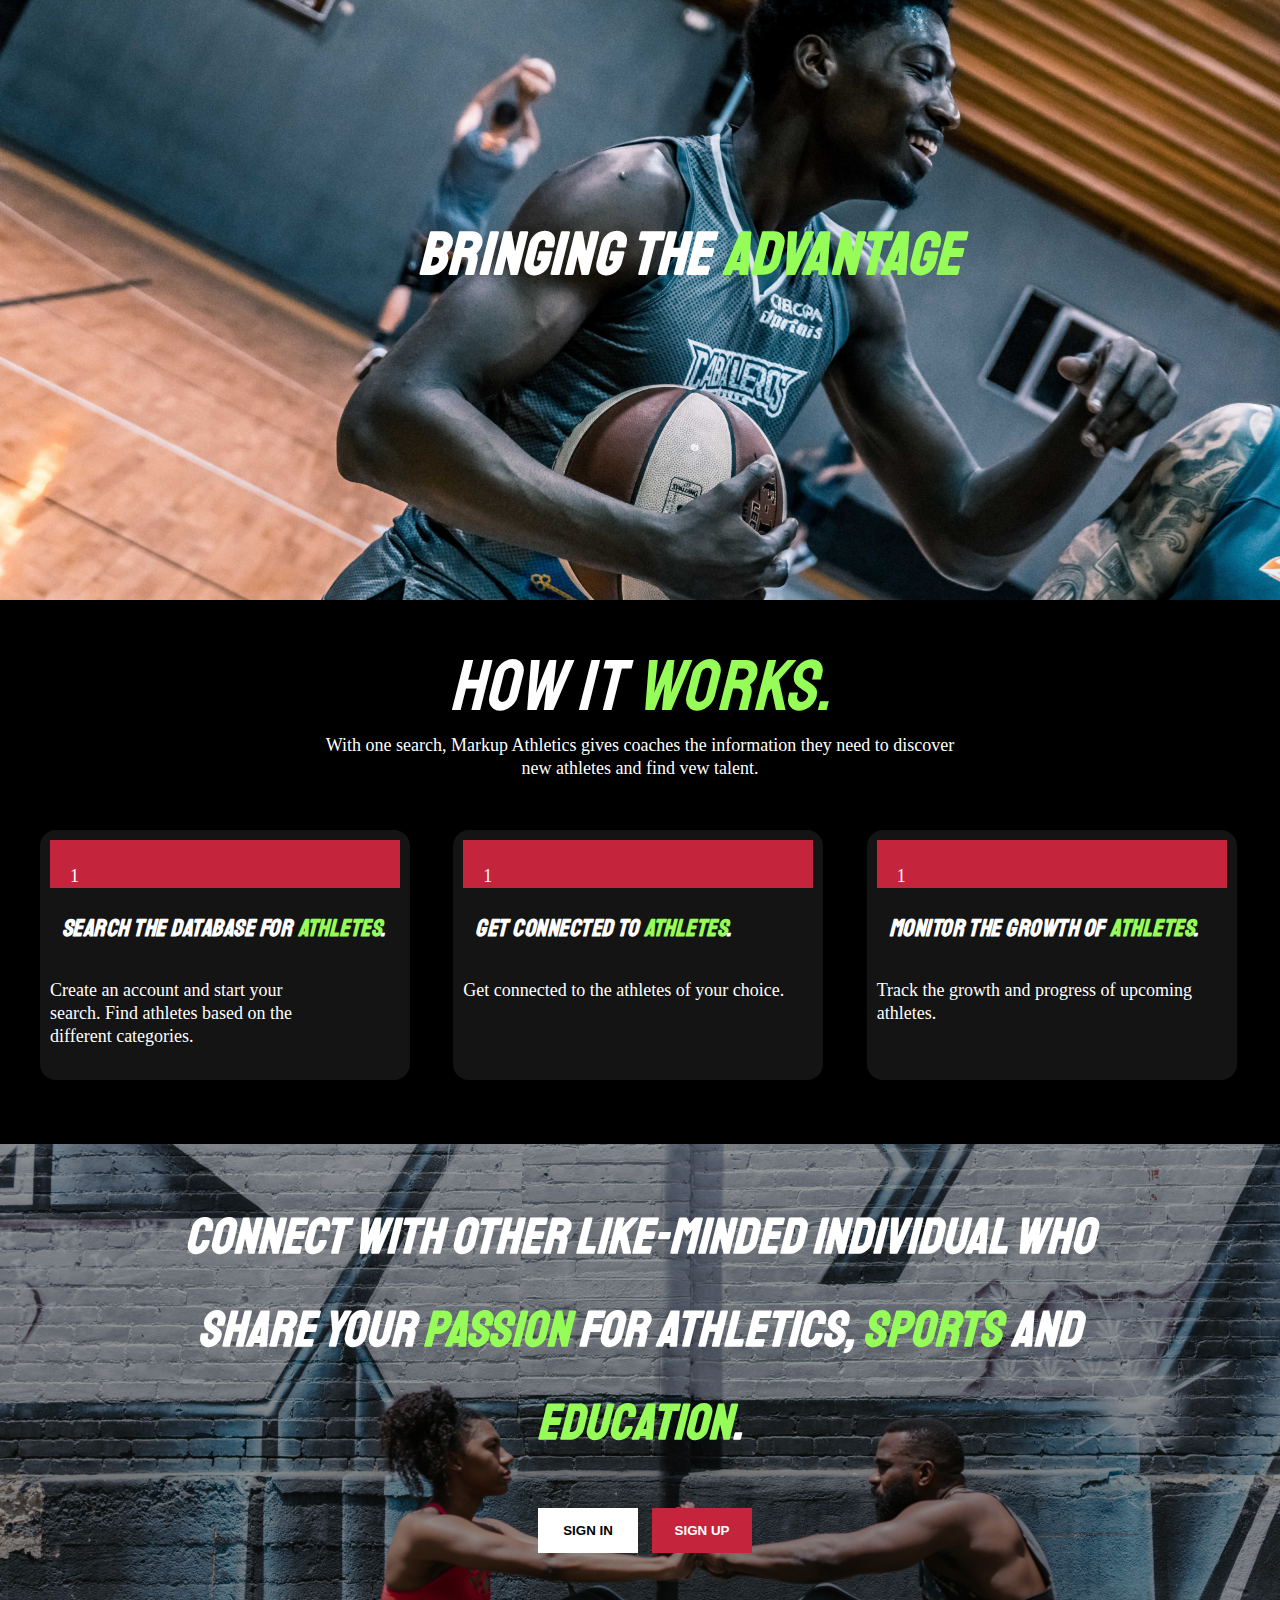
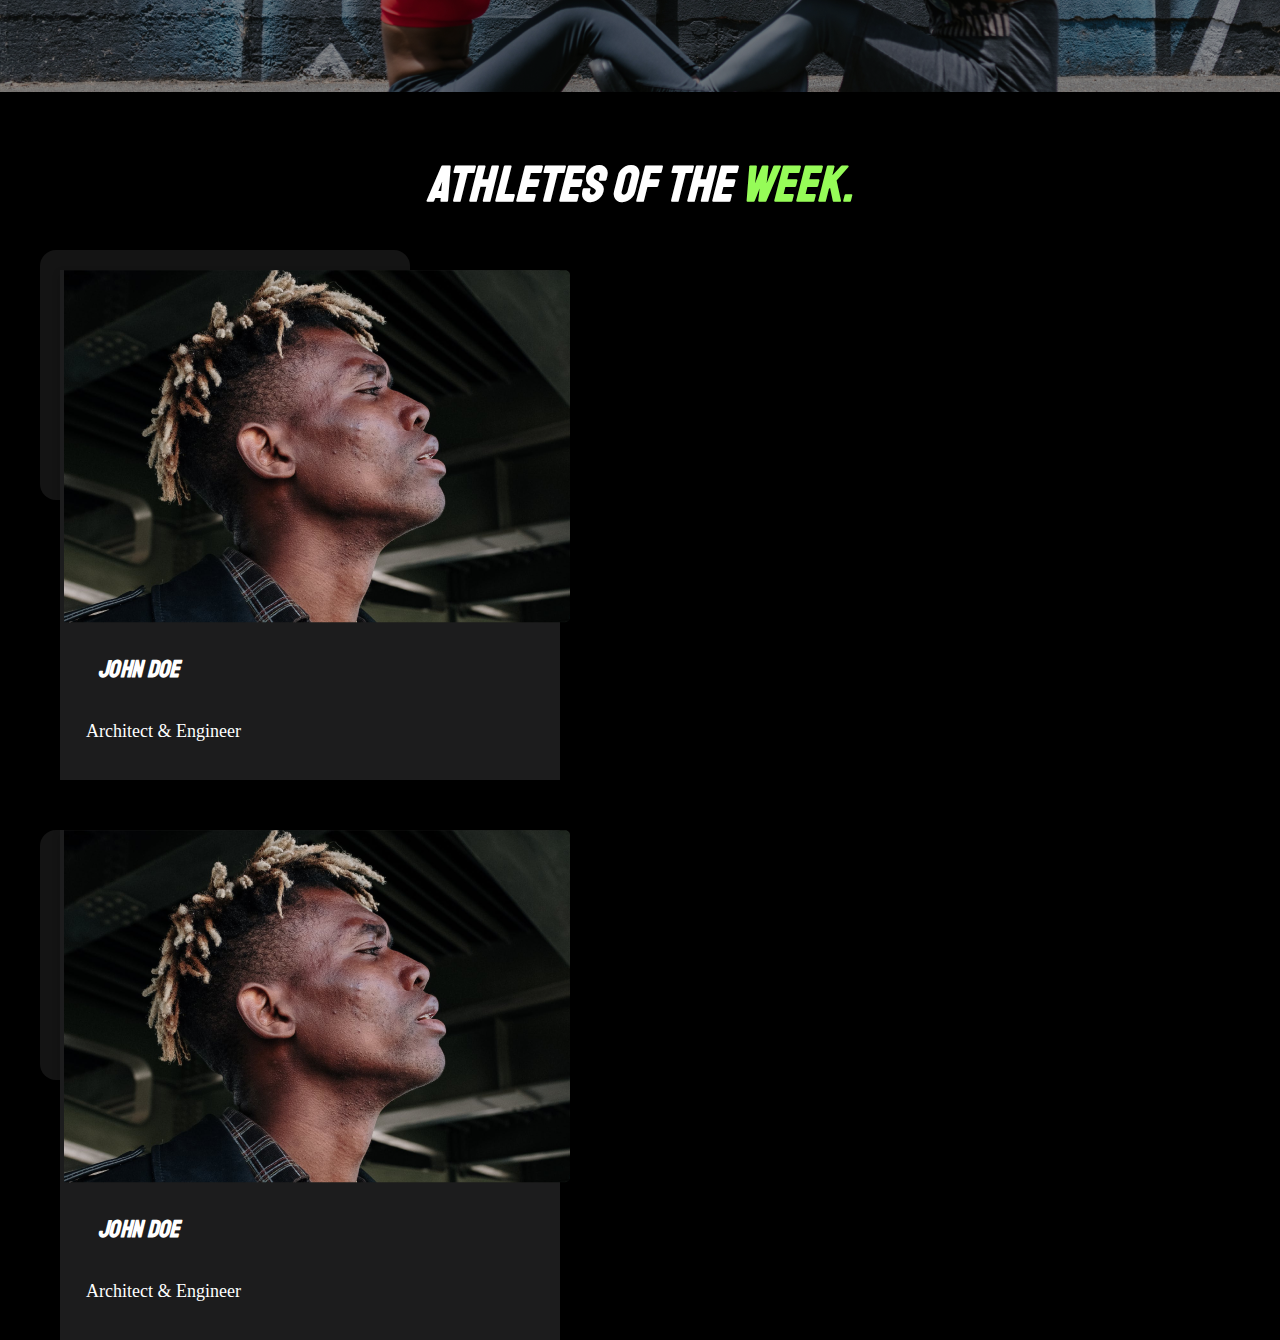
==== index.html @ 9c797635 "Add files via upload" ====
<!DOCTYPE html>
<html lang="en">
<head>
    <meta charset="UTF-8">
    <meta name="viewport" content="width=device-width, initial-scale=1.0">
    <title>Document</title>
    <link rel="stylesheet" href="style.css">
    <link rel="stylesheet" href="https://cdnjs.cloudflare.com/ajax/libs/font-awesome/6.2.1/css/all.min.css">
    <link rel="preconnect" href="https://fonts.googleapis.com">
<link rel="preconnect" href="https://fonts.gstatic.com" crossorigin>
<link href="https://fonts.googleapis.com/css2?family=Staatliches&display=swap" rel="stylesheet">
</head>
<body style="background-color: black; color: #ffffff;">

          <div class="rectangle">
        <p>BRINGING THE <span>ADVANTAGE</span></p>
        <div class="side">
            <i class="fa-brands fa-square-facebook" style="color: #ffffff;"></i><br>
            <i class="fa-brands fa-square-instagram" style="color: #ffffff;"></i><br>
            <i class="fa-brands fa-twitter" style="color: #ffffff;"></i><br>
            <i class="fa-brands fa-youtube" style="color: #ffffff;"></i>
    </div>
    </div>
    <!----WHO WE ARE-->
    <!---
    <section>
    <div class="who">
        <i class="fa-regular fa-circle"></i><br>
    <i class="fa-regular fa-circle"></i>
        <h3>MARKUP ATHLETICS</h3>
        </div>
        </section>
-->
        <!-----HOW IT WORKS-->
        <section>
        <div class="how">
            <h3>HOW IT <span>WORKS.</span></h3>
            <p>With one search, Markup Athletics gives coaches the information they need to discover <br>new athletes and find vew talent.</p>
            <div class="grid-container">
                <div class="grid-item">
                    <p class="one">1</p>
                    <h4>SEARCH THE DATABASE FOR <span>ATHLETES</span>.</h4>
                    <p>Create an account and start your <br> search. Find athletes based on the <br> different categories. </p>
                </div>
                <div class="grid-item">
                    <p class="one">1</p>
                    <h4>GET CONNECTED TO <span> ATHLETES</span>.</h4>
                    <p>Get connected to the athletes of your choice. </p>
                </div>
                <div class="grid-item">
                    <p class="one">1</p>
                    <h4>MONITOR THE GROWTH OF <span>ATHLETES</span>.</h4>
                    <p>Track the growth and progress of upcoming athletes.</p>
                </div>
            </div>
        </div>
    </section>
    <!-----Connect-->
    <section class="connect">
        <h2>CONNECT WITH OTHER LIKE-MINDED INDIVIDUAL WHO  <br> <br> <br> SHARE YOUR <span style="color: #96FC58;">PASSION</span> FOR
             ATHLETICS, <span style="color: #96FC58;">SPORTS</span> AND <br> <br> <br><span style="color: #96FC58;">EDUCATION</span>.
        </h2>
        <a href=""><button type="button" style="background-color: #fff;">SIGN IN</button></a>
        <a href=""><button type="button" style="background-color: #C5253C; color: #ffffff;">SIGN UP</button></a>
    </section>
    <!---Athletes of the week-->
    <section class="athlete">
        <h2>ATHLETES OF THE <span>WEEK.</span></h2>

        <div class="grid-container">
            <div class="grid-item">
        
        <div class="card">
            <img src="img/rayan.png" alt="Avatar" style="width:fit-content">
            <div class="container">
              <h4><b>John Doe</b></h4> 
              <p>Architect & Engineer</p> 
            </div>
          </div>
          <div class="grid-item">
          <div class="card">
            <img src="img/rayan.png" alt="Avatar" style="width:fit-content">
            <div class="container">
              <h4><b>John Doe</b></h4> 
              <p>Architect & Engineer</p> 
            </div>
          </div>
          </div>
        </div>
    </div>
          
    </section>
</body>
</html>
---- style.css ----
*{
    margin: 0;
    padding: 0;
    scroll-behavior: smooth
};
body{
    background-color: black;
    color: white;
}
nav{
    background-color: black;
    display: flex;
    justify-content: space-between;
    align-items: center;
    width: 100%;
}

.logo1{
    background-color: #282828;
    top: 0;
    margin-top: 0;
    width: 1440px;
    height: 80px;
}
.logo1 ul{
    display: flex;
}
.logo1 ul li{
    color: white;
    list-style: none;
}
.logo1 ul li img{
    width: 48px;
    height: 58.5px;
    margin-top: 11px;
    margin-left: 125px;

}
.logo1 ul p{
width: 165px;
height: 72px;
top: 4px;
left: 191px;
font-family: 'Staatliches', cursive;
font-size: 24px;
font-weight: 400;
line-height: 72px;
letter-spacing: 0em;
text-align: left;
}
.currency{
    width: Hug (116px);
    height: Hug (24px);
    top: 0;
    left: 662px;
    gap: 4px;
    font-family: Montserrat;
    font-size: 18px;
    font-weight: 500;
    line-height: 16px;
    letter-spacing: 0em;
    text-align: right;

}
nav .navbar{
    margin-top: 30px;
}
nav .navbar li {
    display: inline-block;
    padding-left: 10px;
}
nav .navbar a{
    padding: 10px;
    text-decoration: none;
}


.rectangle{
    background-image: url(img/banner.png);
    width: 100%;
    height: 600px;
    top: 160px;
}
.rectangle p{
    padding-top: 208px;
    padding-left: 100px;
    color: #ffffff;
    font-family: 'Staatliches', cursive;
    font-style: italic;
    font-size: 60px;
    font-weight: bold;
    line-height: 94px;
    letter-spacing: 0.02em;
    text-align: center;
}
.rectangle p span{
    color: #96FC58;
}
.side{
    background-color: #C5253C;
    width: 60px;
    height: 400px;
    top: 220px;
    margin-left: 1305px;
    z-index: 1;
}
.side .fa-brands{
    color: #ffffff;
    font-size: 30px;
    margin-top: 30px;
    padding-left: 30%;
}
.who{
    background-color: black;
}
.who h3{
    width: 974.7318144600467px;
    height: 182.00000486124574px;
    opacity: 0.029999999329447746px;
    margin-top: 10px;
    margin-left: 20%;
    color: #000;
    font-family: 'Staatliches', cursive;
    font-size: 70px;
    font-weight: bold;
    line-height: 182px;
    letter-spacing: 0.02em;
    text-align: left;
    color: #ffffff;
    float: right;
}
.fa-regular{
    float: left;
    width: 18px;
    height: 18px;
    margin-left: 125px;
    border: 1px;
    color: #ffffff;
}

/* How it works */
.how{
    background-color: black;
    color: #ffffff;
}
.how h3{
    font-family: 'Staatliches', cursive;
    font-style: italic;
    font-size: 72px;
    font-weight: 400;
    line-height: 94px;
    letter-spacing: 0.02em;
    text-align: center;
    padding-top: 40px;
}
.how h3 span{
    color: #96FC58;
}
.how p{
    font-family: Montserrat;
    font-size: 18px;
    font-weight: 400;
    line-height: 23px;
    letter-spacing: 0em;
    text-align: center;

}
.grid-container {
    display: grid;
    grid-template-columns: auto auto auto;
    margin-left: 40px;
}
.grid-item {
    background-color:#141414;
    text-align: center;
    width: 370px;
    height: 250px;
    border-radius: 16px;
    margin-top: 50px;
}
.one{
    background-color: #C5253C;
    text-align: center;
    margin-right: 89%;
    margin-left: 10px;
    margin-top: 15px;
    margin-bottom: 15px;
    padding: 10px 0 0 20px;
    font-family: Montserrat;
    font-size: 24px;
    font-weight: 700;
    line-height: 29px;
    letter-spacing: 0em;
    text-align: left;

}
.grid-item h4{
    font-family: 'Staatliches', cursive;
    font-size: 24px;
    font-weight: bold;
    font-style: italic;
    line-height: 31px;
    letter-spacing: 0.02em;
    text-align: left;
    margin: 10px;
    padding-left: 12px;
    padding-top: 15px;
}
.how h4 span{
    color: #96FC58;
}
.grid-item p{
    margin: 10px;
    padding-top: 25px;
    font-family: Montserrat;
    font-size: 18px;
    font-weight: 400;
    line-height: 23px;
    letter-spacing: 0em;
    text-align: left;
}
.connect{
    position: static;
    background-image: url(img/connect.png);
    background-repeat: no-repeat;
    height: 548px;
    width: 100%;
    background-size: cover;
    text-align: center;
    background-color: #4d4d4d;
    background-blend-mode: overlay;
    color: #ffffff;
    margin-top: 5%;"
}
.connect h2{
    padding-top: 6%;
    font-family: 'Staatliches', cursive;
    font-size: 50px;
    font-style: italic;
    line-height: 31px;
    letter-spacing: 0.02em;
    text-align: center;
}
.connect button{
    margin-top: 70px;
    padding: 15px;
    width: 100px;
    border: 0px;
    font-weight: bold;
}
.connect a{
    padding-left: 10px;
}
/* Athletes of the week*/
.athlete h2{
    padding-top: 6%;
    font-family: 'Staatliches', cursive;
    font-size: 50px;
    font-style: italic;
    line-height: 31px;
    letter-spacing: 0.02em;
    text-align: center;
}
.athlete h2 span{
    color: #96FC58;
}
.athlete .grid-container{
    display: grid;
    grid-template-columns: auto auto;
    margin-left: 40px;    
}
.athlete .grid-item{
    background-color:#141414;
    text-align: center;
    width: 370px;
    height: 250px;
    border-radius: 16px;
    margin-top: 50px;
}
.card {
    margin-top: 20px;
    margin-left: 20px;
    background-color: #1C1C1D;
    box-shadow: 0 4px 8px 0 rgba(0,0,0,0.2);
    transition: 0.3s;
    width: 500px;
    height: 510px;
  }
  
  .card:hover {
    box-shadow: 0 8px 16px 0 rgba(0,0,0,0.2);
  }
  
  .container {
    padding: 2px 16px;
  }
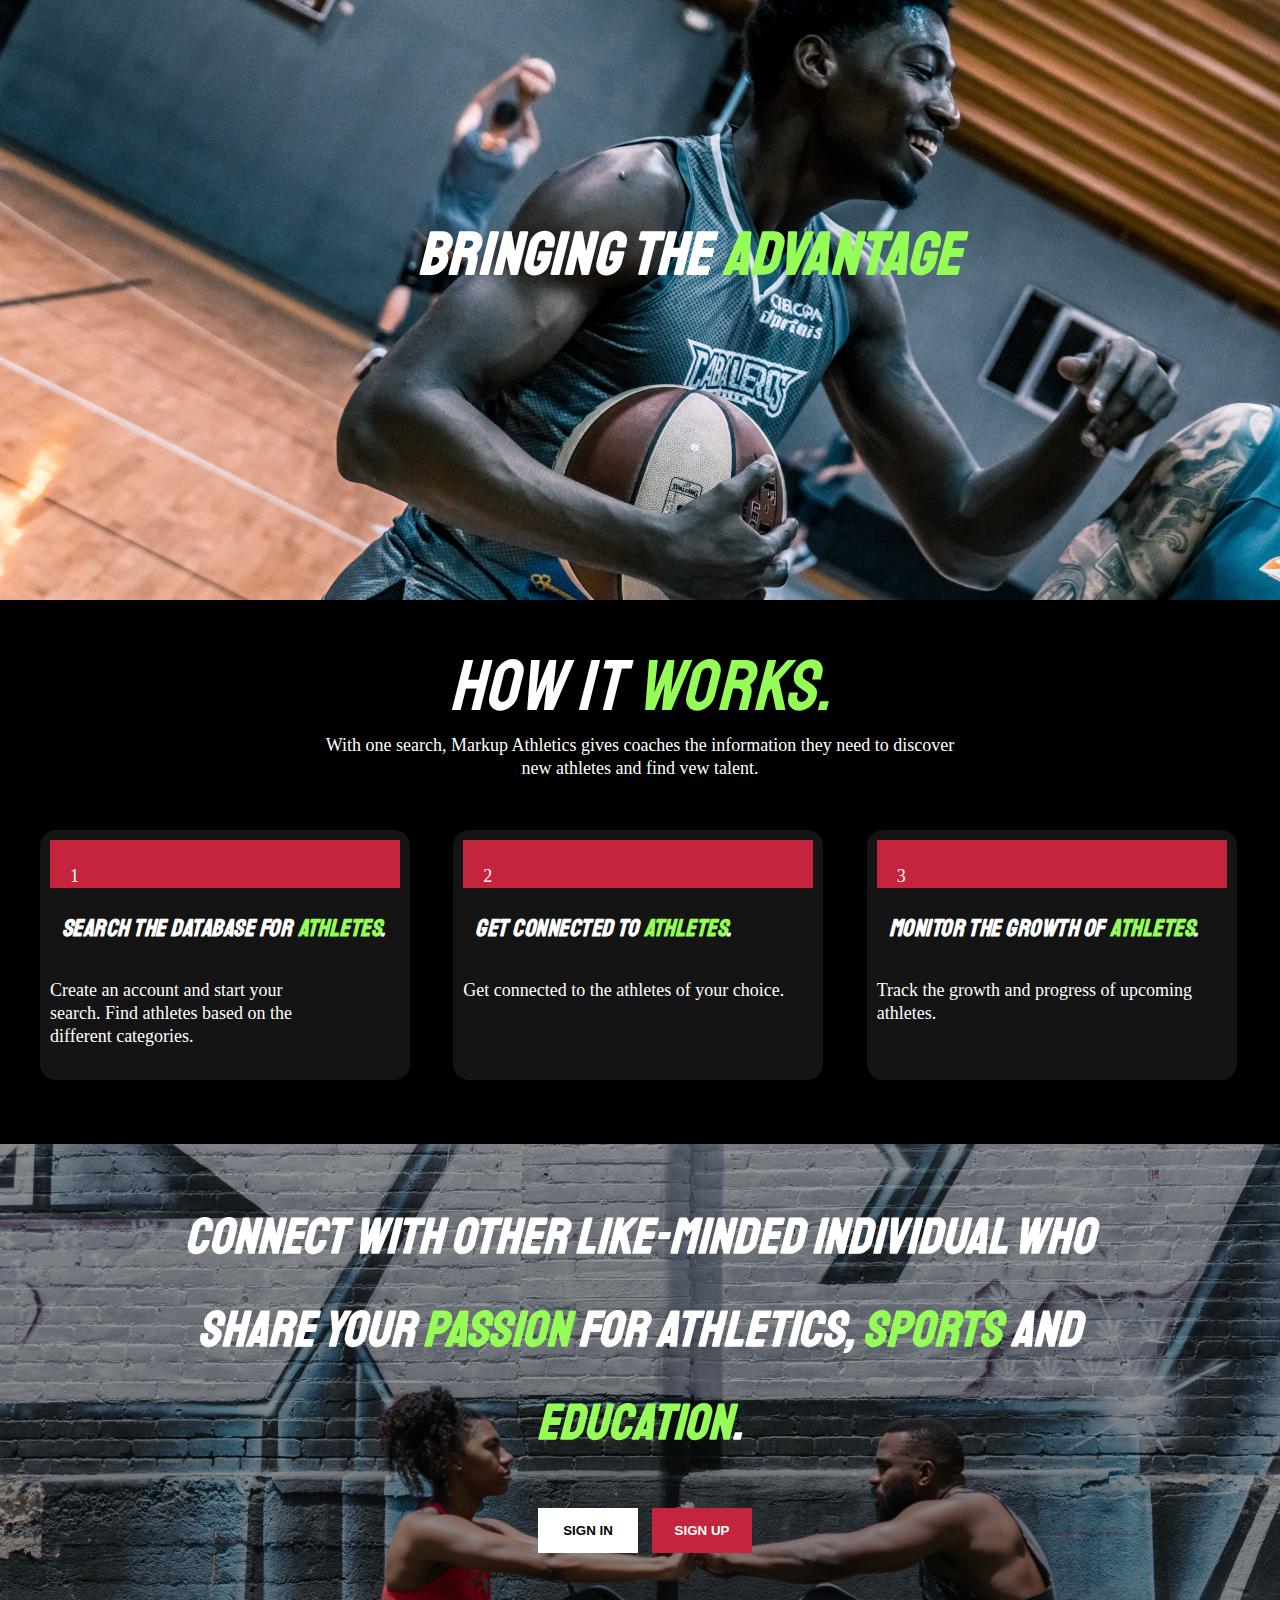
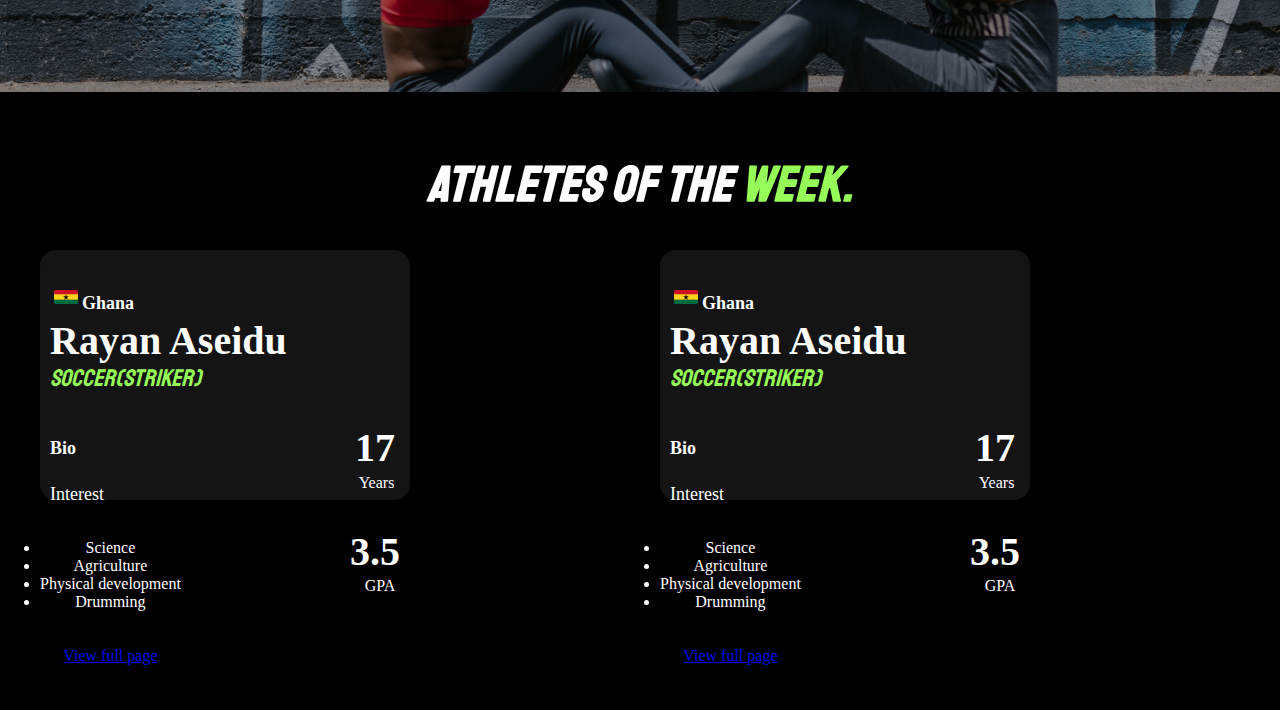
==== commit 4ba1871b: "Update index.html" ====
--- a/index.html
+++ b/index.html
@@ -43,12 +43,12 @@
                     <p>Create an account and start your <br> search. Find athletes based on the <br> different categories. </p>
                 </div>
                 <div class="grid-item">
-                    <p class="one">1</p>
+                    <p class="one">2</p>
                     <h4>GET CONNECTED TO <span> ATHLETES</span>.</h4>
                     <p>Get connected to the athletes of your choice. </p>
                 </div>
                 <div class="grid-item">
-                    <p class="one">1</p>
+                    <p class="one">3</p>
                     <h4>MONITOR THE GROWTH OF <span>ATHLETES</span>.</h4>
                     <p>Track the growth and progress of upcoming athletes.</p>
                 </div>
@@ -69,26 +69,136 @@
 
         <div class="grid-container">
             <div class="grid-item">
-        
-        <div class="card">
-            <img src="img/rayan.png" alt="Avatar" style="width:fit-content">
-            <div class="container">
-              <h4><b>John Doe</b></h4> 
-              <p>Architect & Engineer</p> 
+                <div class="grid-back">
+                <i class="fa-sharp fa-light fa-bookmark" style="color: #ffffff;"></i>
+                <div class="text">
+                <p><img src="img/flag.png" alt=""><span style="    font-family: Montserrat;
+                    font-size: 18px;
+                    font-weight: 600;
+                    line-height: 16px;">Ghana</span><br>
+                <span style=" font-family: Montserrat;
+                font-size: 40px;
+                font-weight: 600;
+                line-height: 52px;">Rayan Aseidu</span><br>
+                <span style="    font-family: Staatliches;
+                font-style: italic;
+                color: #96FC58;
+                font-size: 24px;
+                font-weight: 400;">SOCCER(STRIKER)</span></p>
+                </div>
+                </div>
+                <div style="float: left;">
+                <p><span style="font-family: Montserrat;
+                    font-size: 18px;
+                    font-weight: 600;
+                    line-height: 23px;
+                    letter-spacing: 0em;
+                    text-align: left;
+                    margin-bottom: 30%;
+                    ">Bio</span> <br> <br>
+                    Interest<br> <br>
+                <ul>
+                    <li>Science</li>
+                    <li>Agriculture</li>
+                    <li>Physical development</li>
+                    <li>Drumming</li>
+                </ul> <br> <br>
+            <a href="#">View full page</a></p>
+                </div>
+                <div style="float: right; margin-top: 20px;">
+                    <span style="margin-right: 10px; font-family: Montserrat;
+                    font-size: 40px; font-weight: 600;
+                    line-height: 52px;
+                    letter-spacing: 0em;
+                    text-align: right;
+                    "> 17 </span> <br>
+                     <span style="font-family: Montserrat;
+                     font-size: 16px;
+                     font-weight: 400;
+                     letter-spacing: 0em;
+                     margin-right: 7px;
+                     text-align: right;
+                     ">Years</span>
+                     <br><br><br> <span style="font-family: Montserrat;
+                     font-size: 40px;
+                     font-weight: 600;
+                     margin-right: 10px;                     letter-spacing: 0em;
+                     text-align: right;">3.5</span> <br>
+                     <span style="font-family: Montserrat;
+                     font-size: 16px;
+                     font-weight: 400;
+                     line-height: 21px;
+                     letter-spacing: 0em;
+                     text-align: right;">GPA</span>
+                    </div>
             </div>
-          </div>
-          <div class="grid-item">
-          <div class="card">
-            <img src="img/rayan.png" alt="Avatar" style="width:fit-content">
-            <div class="container">
-              <h4><b>John Doe</b></h4> 
-              <p>Architect & Engineer</p> 
-            </div>
-          </div>
+
+                    <div class="grid-item">
+                        <div class="grid-back">
+                        <i class="fa-sharp fa-light fa-bookmark" style="color: #ffffff;"></i>
+                        <div class="text">
+                        <p><img src="img/flag.png" alt=""><span style="    font-family: Montserrat;
+                            font-size: 18px;
+                            font-weight: 600;
+                            line-height: 16px;">Ghana</span><br>
+                        <span style=" font-family: Montserrat;
+                        font-size: 40px;
+                        font-weight: 600;
+                        line-height: 52px;">Rayan Aseidu</span><br>
+                        <span style="    font-family: Staatliches;
+                        font-style: italic;
+                        color: #96FC58;
+                        font-size: 24px;
+                        font-weight: 400;">SOCCER(STRIKER)</span></p>
+                        </div>
+                        </div>
+                        <div style="float: left;">
+                        <p><span style="font-family: Montserrat;
+                            font-size: 18px;
+                            font-weight: 600;
+                            line-height: 23px;
+                            letter-spacing: 0em;
+                            text-align: left;
+                            margin-bottom: 30%;
+                            ">Bio</span> <br> <br>
+                            Interest<br> <br>
+                        <ul>
+                            <li>Science</li>
+                            <li>Agriculture</li>
+                            <li>Physical development</li>
+                            <li>Drumming</li>
+                        </ul> <br> <br>
+                    <a href="#">View full page</a></p>
+                        </div>
+                        <div style="float: right; margin-top: 20px;">
+                            <span style="margin-right: 10px; font-family: Montserrat;
+                            font-size: 40px; font-weight: 600;
+                            line-height: 52px;
+                            letter-spacing: 0em;
+                            text-align: right;
+                            "> 17 </span> <br>
+                             <span style="font-family: Montserrat;
+                             font-size: 16px;
+                             font-weight: 400;
+                             letter-spacing: 0em;
+                             margin-right: 7px;
+                             text-align: right;
+                             ">Years</span>
+                             <br><br><br> <span style="font-family: Montserrat;
+                             font-size: 40px;
+                             font-weight: 600;
+                             margin-right: 10px;                     letter-spacing: 0em;
+                             text-align: right;">3.5</span> <br>
+                             <span style="font-family: Montserrat;
+                             font-size: 16px;
+                             font-weight: 400;
+                             line-height: 21px;
+                             letter-spacing: 0em;
+                             text-align: right;">GPA</span>
+                            </div>
           </div>
         </div>
-    </div>
-          
-    </section>
+        <a href="#" class="chevron"><i class="fa-sharp fa-light fa-chevron-left" style="color: #f5c211;"></i></a>
+        </section>
 </body>
-</html>+</html>
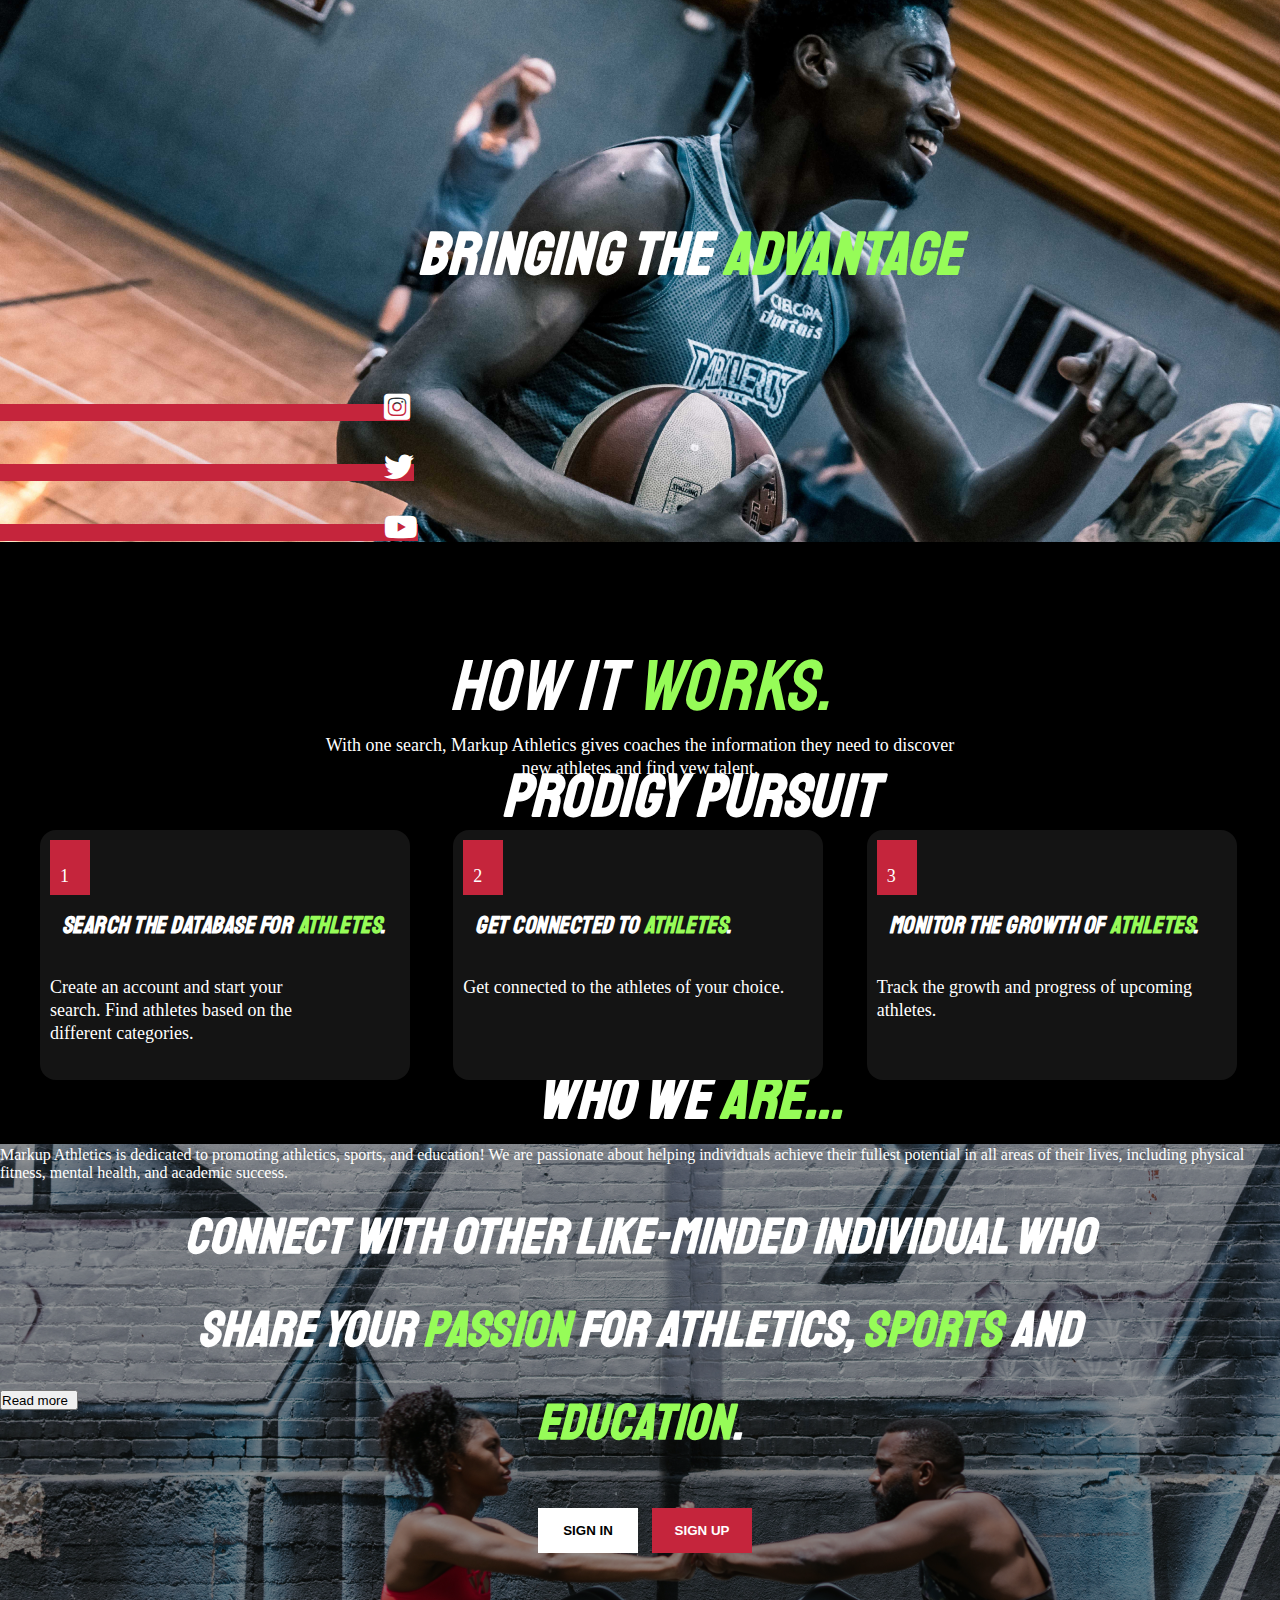
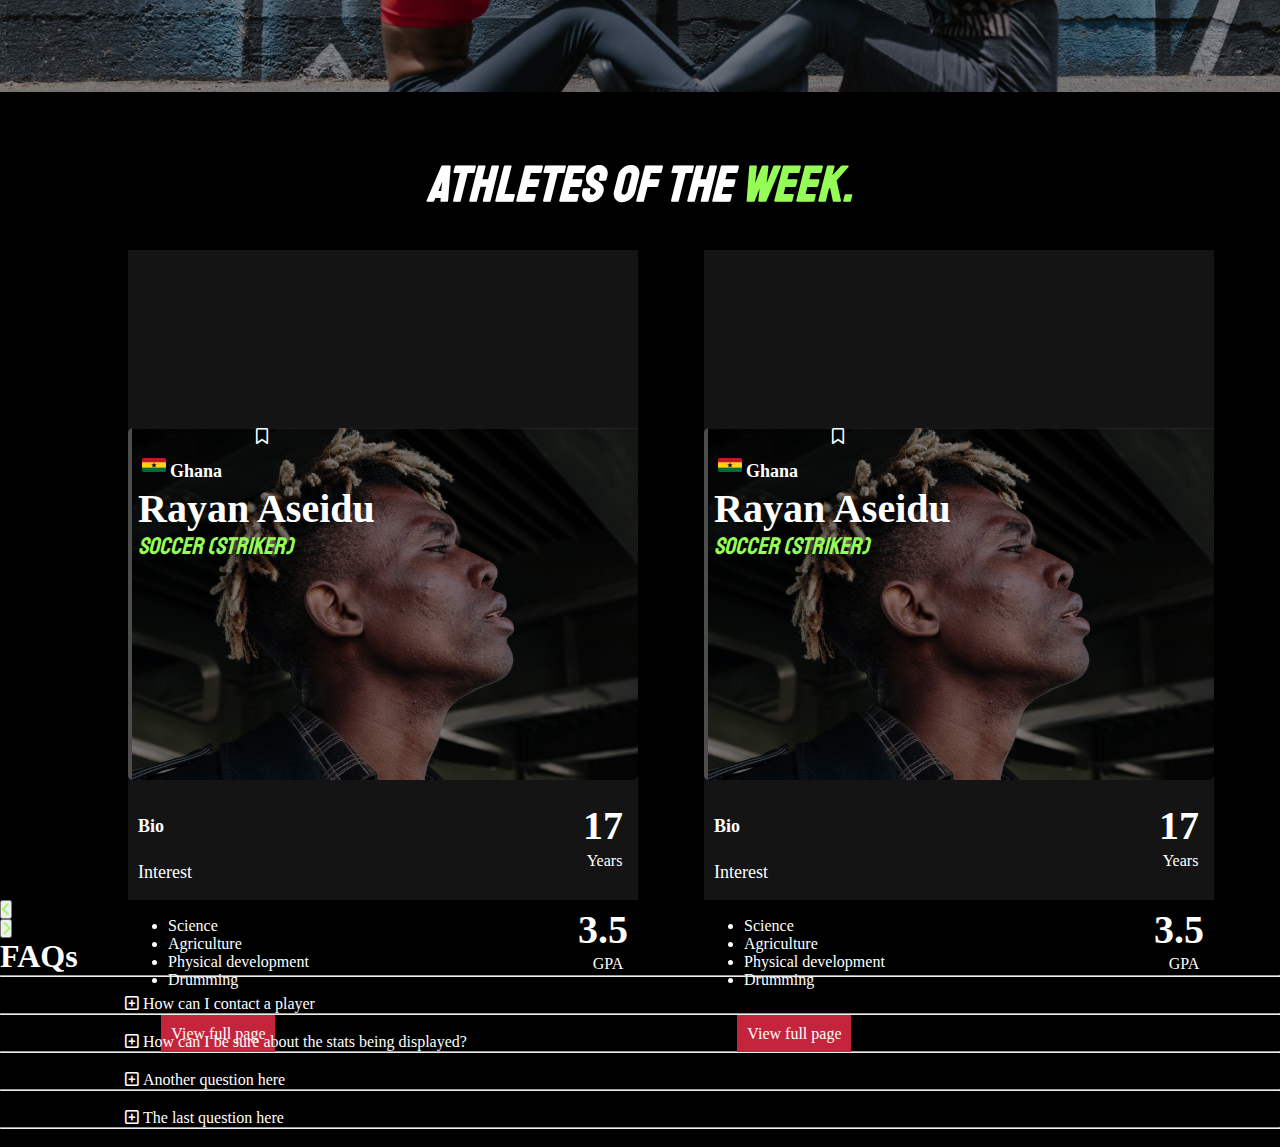
==== commit cc1f3b52: "Update index.html" ====
--- a/index.html
+++ b/index.html
@@ -5,32 +5,35 @@
     <meta name="viewport" content="width=device-width, initial-scale=1.0">
     <title>Document</title>
     <link rel="stylesheet" href="style.css">
-    <link rel="stylesheet" href="https://cdnjs.cloudflare.com/ajax/libs/font-awesome/6.2.1/css/all.min.css">
+    <link rel="stylesheet" href="https://cdnjs.cloudflare.com/ajax/libs/font-awesome/6.4.0/css/all.min.css">
     <link rel="preconnect" href="https://fonts.googleapis.com">
 <link rel="preconnect" href="https://fonts.gstatic.com" crossorigin>
 <link href="https://fonts.googleapis.com/css2?family=Staatliches&display=swap" rel="stylesheet">
 </head>
 <body style="background-color: black; color: #ffffff;">
-
+    <section>
           <div class="rectangle">
         <p>BRINGING THE <span>ADVANTAGE</span></p>
-        <div class="side">
+        <span class="side">
             <i class="fa-brands fa-square-facebook" style="color: #ffffff;"></i><br>
             <i class="fa-brands fa-square-instagram" style="color: #ffffff;"></i><br>
             <i class="fa-brands fa-twitter" style="color: #ffffff;"></i><br>
             <i class="fa-brands fa-youtube" style="color: #ffffff;"></i>
-    </div>
-    </div>
-    <!----WHO WE ARE-->
-    <!---
-    <section>
-    <div class="who">
-        <i class="fa-regular fa-circle"></i><br>
-    <i class="fa-regular fa-circle"></i>
-        <h3>MARKUP ATHLETICS</h3>
-        </div>
-        </section>
--->
+        </span>
+        <section class="who">
+        <p id="prodigy">PRODIGY PURSUIT</p>
+        <p class="overlay">WHO WE <span>ARE...</span></p>
+        <span id="home-text">Markup Athletics is dedicated to promoting athletics, sports, and education! 
+            We are passionate about helping individuals achieve their fullest potential in all areas of their lives, including physical fitness, mental health, and academic success.
+        </span></p>
+        <a href="#" class="read-more">
+            <button>Read more<svg xmlns="http://www.w3.org/2000/svg" height="1em" viewBox="0 0 320 512" style="svg{fill:#96FC58}style=<path d="M310.6 233.4c12.5 12.5 12.5 32.8 0 45.3l-192 192c-12.5 12.5-32.8 12.5-45.3 0s-12.5-32.8 0-45.3L242.7 256 73.4 86.6c-12.5-12.5-12.5-32.8 0-45.3s32.8-12.5 45.3 0l192 192z/></svg>
+            </button>
+        </a>
+
+        </div>
+    </section>
+
         <!-----HOW IT WORKS-->
         <section>
         <div class="how">
@@ -71,6 +74,7 @@
             <div class="grid-item">
                 <div class="grid-back">
                 <i class="fa-sharp fa-light fa-bookmark" style="color: #ffffff;"></i>
+                <i class="fa-regular fa-bookmark" style="color: #ffffff;"></i>
                 <div class="text">
                 <p><img src="img/flag.png" alt=""><span style="    font-family: Montserrat;
                     font-size: 18px;
@@ -81,10 +85,10 @@
                 font-weight: 600;
                 line-height: 52px;">Rayan Aseidu</span><br>
                 <span style="    font-family: Staatliches;
-                font-style: italic;
+                font-style: oblique;
                 color: #96FC58;
                 font-size: 24px;
-                font-weight: 400;">SOCCER(STRIKER)</span></p>
+                font-weight: 400;">SOCCER (STRIKER)</span></p>
                 </div>
                 </div>
                 <div style="float: left;">
@@ -136,6 +140,7 @@
                     <div class="grid-item">
                         <div class="grid-back">
                         <i class="fa-sharp fa-light fa-bookmark" style="color: #ffffff;"></i>
+                        <i class="fa-regular fa-bookmark" style="color: #ffffff;"></i>
                         <div class="text">
                         <p><img src="img/flag.png" alt=""><span style="    font-family: Montserrat;
                             font-size: 18px;
@@ -146,10 +151,10 @@
                         font-weight: 600;
                         line-height: 52px;">Rayan Aseidu</span><br>
                         <span style="    font-family: Staatliches;
-                        font-style: italic;
+                        font-style: oblique;
                         color: #96FC58;
                         font-size: 24px;
-                        font-weight: 400;">SOCCER(STRIKER)</span></p>
+                        font-weight: 400;">SOCCER (STRIKER)</span></p>
                         </div>
                         </div>
                         <div style="float: left;">
@@ -198,7 +203,69 @@
                             </div>
           </div>
         </div>
-        <a href="#" class="chevron"><i class="fa-sharp fa-light fa-chevron-left" style="color: #f5c211;"></i></a>
+        <div class="left">
+            <a href="#" class="chevron"><button>
+                <i class="fa-solid fa-chevron-left" style="color: #96FC58;"></i>
+            </button></a>
+        </div>
+        <div class="right">
+            <a href="#" class="chevron"><button>
+                <i class="fa-solid fa-chevron-right" style="color: #96FC58;"></i>
+            </button></a>
+        </div>
         </section>
+
+        <!------FAQs----->
+        <section>
+        <div class="faq">
+            <h1>FAQs</h1>
+            <hr> <br>
+            <p> How can I contact a player
+                <i class="toggle-icon fa-regular fa-square-plus" style="color: #ffffff; cursor: pointer;"></i>
+            </p>
+            <div class="hidden-text" style="display: none;">
+                Lorem ipsum dolor sit amet, consectetur adipiscing elit, sed do eiusmod tempor incididunt ut labore et dolore magna aliqua. Ut enim ad minim veniam, quis nostrud exercitation ullamco laboris nisi ut aliquip ex ea commodo consequat. Duis aute irure dolor in reprehenderit.
+            </div>
+            <hr> <br>
+            <p> How can I be sure about the stats being displayed?
+                <i class="toggle-icon fa-regular fa-square-plus" style="color: #ffffff; cursor: pointer;"></i>
+            </p>
+            <div class="hidden-text" style="display: none;">
+                Lorem ipsum dolor sit amet, consectetur adipiscing elit, sed do eiusmod tempor incididunt ut labore et dolore magna aliqua. Ut enim ad minim veniam, quis nostrud exercitation ullamco laboris nisi ut aliquip ex ea commodo consequat. Duis aute irure dolor in reprehenderit.
+            </div>
+            <hr> <br>
+            <p> Another question here
+                <i class="toggle-icon fa-regular fa-square-plus" style="color: #ffffff; cursor: pointer;"></i>
+            </p>
+            <div class="hidden-text" style="display: none;">
+                Lorem ipsum dolor sit amet, consectetur adipiscing elit, sed do eiusmod tempor incididunt ut labore et dolore magna aliqua. Ut enim ad minim veniam, quis nostrud exercitation ullamco laboris nisi ut aliquip ex ea commodo consequat. Duis aute irure dolor in reprehenderit.
+            </div>
+            <hr> <br>
+            <p> The last question here
+                <i class="toggle-icon fa-regular fa-square-plus" style="color: #ffffff; cursor: pointer;"></i>
+            </p>
+            <hr> <br>
+        </div>
+    </section>
+
+
+    <script>
+        const toggleIcons = document.querySelectorAll(".toggle-icon");
+        const hiddenTexts = document.querySelectorAll(".hidden-text");
+
+        toggleIcons.forEach((icon, index) => {
+            icon.addEventListener("click", () => {
+                if (icon.classList.contains("fa-square-plus")) {
+                    icon.classList.remove("fa-square-plus");
+                    icon.classList.add("fa-square-minus");
+                    hiddenTexts[index].style.display = "block";
+                } else {
+                    icon.classList.remove("fa-square-minus");
+                    icon.classList.add("fa-square-plus");
+                    hiddenTexts[index].style.display = "none";
+                }
+            });
+        });
+    </script>
 </body>
 </html>
--- a/style.css
+++ b/style.css
@@ -180,19 +180,15 @@
 }
 .one{
     background-color: #C5253C;
-    text-align: center;
-    margin-right: 89%;
+    width: 30px;
+    height: 20px;
     margin-left: 10px;
-    margin-top: 15px;
-    margin-bottom: 15px;
-    padding: 10px 0 0 20px;
+    padding-bottom: 10px;
+    padding-left: 10px;
     font-family: Montserrat;
     font-size: 24px;
     font-weight: 700;
-    line-height: 29px;
-    letter-spacing: 0em;
-    text-align: left;
-
+    text-align: left;
 }
 .grid-item h4{
     font-family: 'Staatliches', cursive;
@@ -204,7 +200,7 @@
     text-align: left;
     margin: 10px;
     padding-left: 12px;
-    padding-top: 15px;
+    margin-top: 15px;
 }
 .how h4 span{
     color: #96FC58;
@@ -230,7 +226,7 @@
     background-color: #4d4d4d;
     background-blend-mode: overlay;
     color: #ffffff;
-    margin-top: 5%;"
+    margin-top: 5%;
 }
 .connect h2{
     padding-top: 6%;
@@ -267,31 +263,44 @@
 .athlete .grid-container{
     display: grid;
     grid-template-columns: auto auto;
-    margin-left: 40px;    
+    margin-left: 10%;
 }
 .athlete .grid-item{
     background-color:#141414;
-    text-align: center;
-    width: 370px;
-    height: 250px;
+    width: 510px;
+    height: 650px;
+    border-radius: 0;  
+    text-align: center;
+    margin-top: 50px;
+}
+.grid-back{
+    background: url(img/rayan.png);
+    background-color: #4d4d4d;
+    background-blend-mode: overlay;
+    width: 510px;
+    height : 352px;
+    border-radius:5px;
+}
+.text{
+    margin-top: 35%;
+}
+.grid-item li{
+    margin-left: 40px;
+    text-align: left;
+}
+.grid-item a{
+    text-decoration: none;
+    background-color: #C5253C;
+    color: #ffffff;
+    padding: 10px;
+    width: 200px;
+    border: 0px;
+}
+.athlete a .fa-sharp{
+    background-color: black;
+    border: 10px #f5c211;
     border-radius: 16px;
-    margin-top: 50px;
-}
-.card {
-    margin-top: 20px;
-    margin-left: 20px;
-    background-color: #1C1C1D;
-    box-shadow: 0 4px 8px 0 rgba(0,0,0,0.2);
-    transition: 0.3s;
-    width: 500px;
-    height: 510px;
-  }
-  
-  .card:hover {
-    box-shadow: 0 8px 16px 0 rgba(0,0,0,0.2);
-  }
-  
-  .container {
-    padding: 2px 16px;
-  }
-  +    padding: 20px;
+    width: 200px;
+    height: 100px;
+}
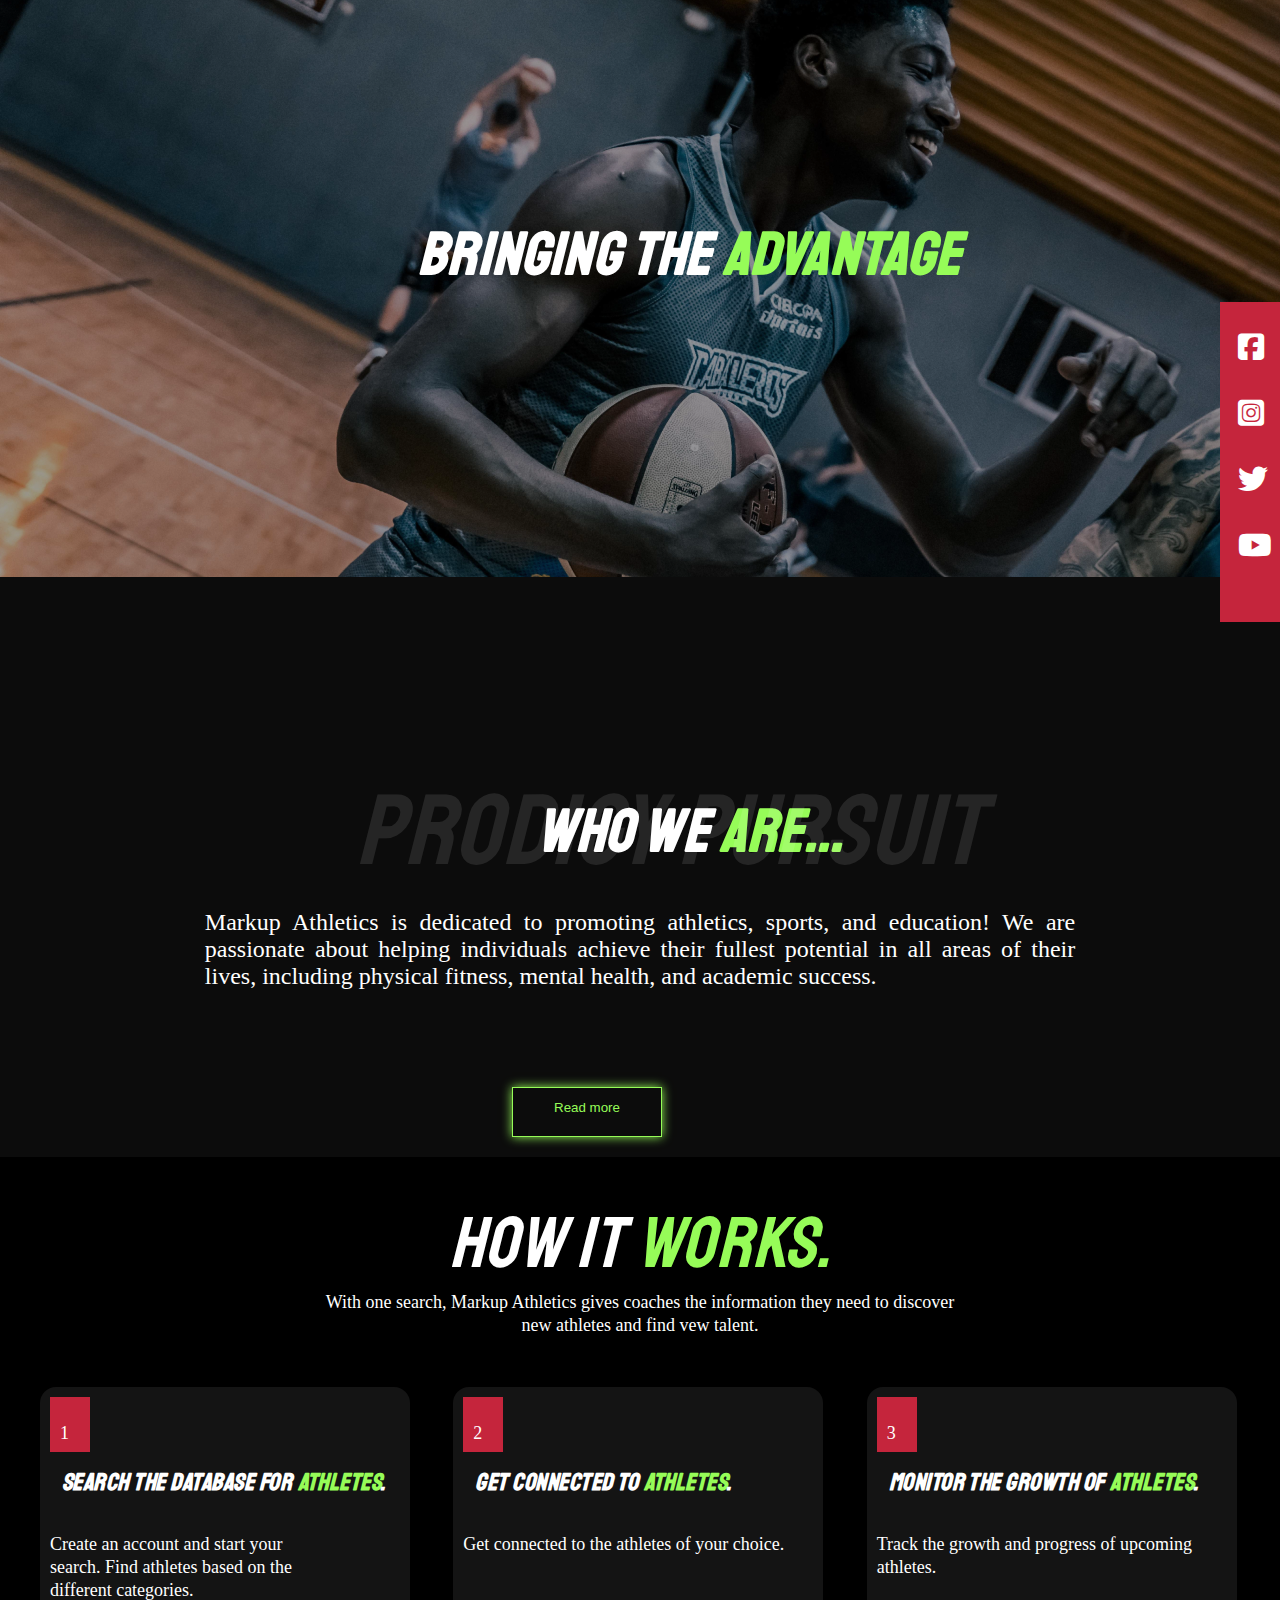
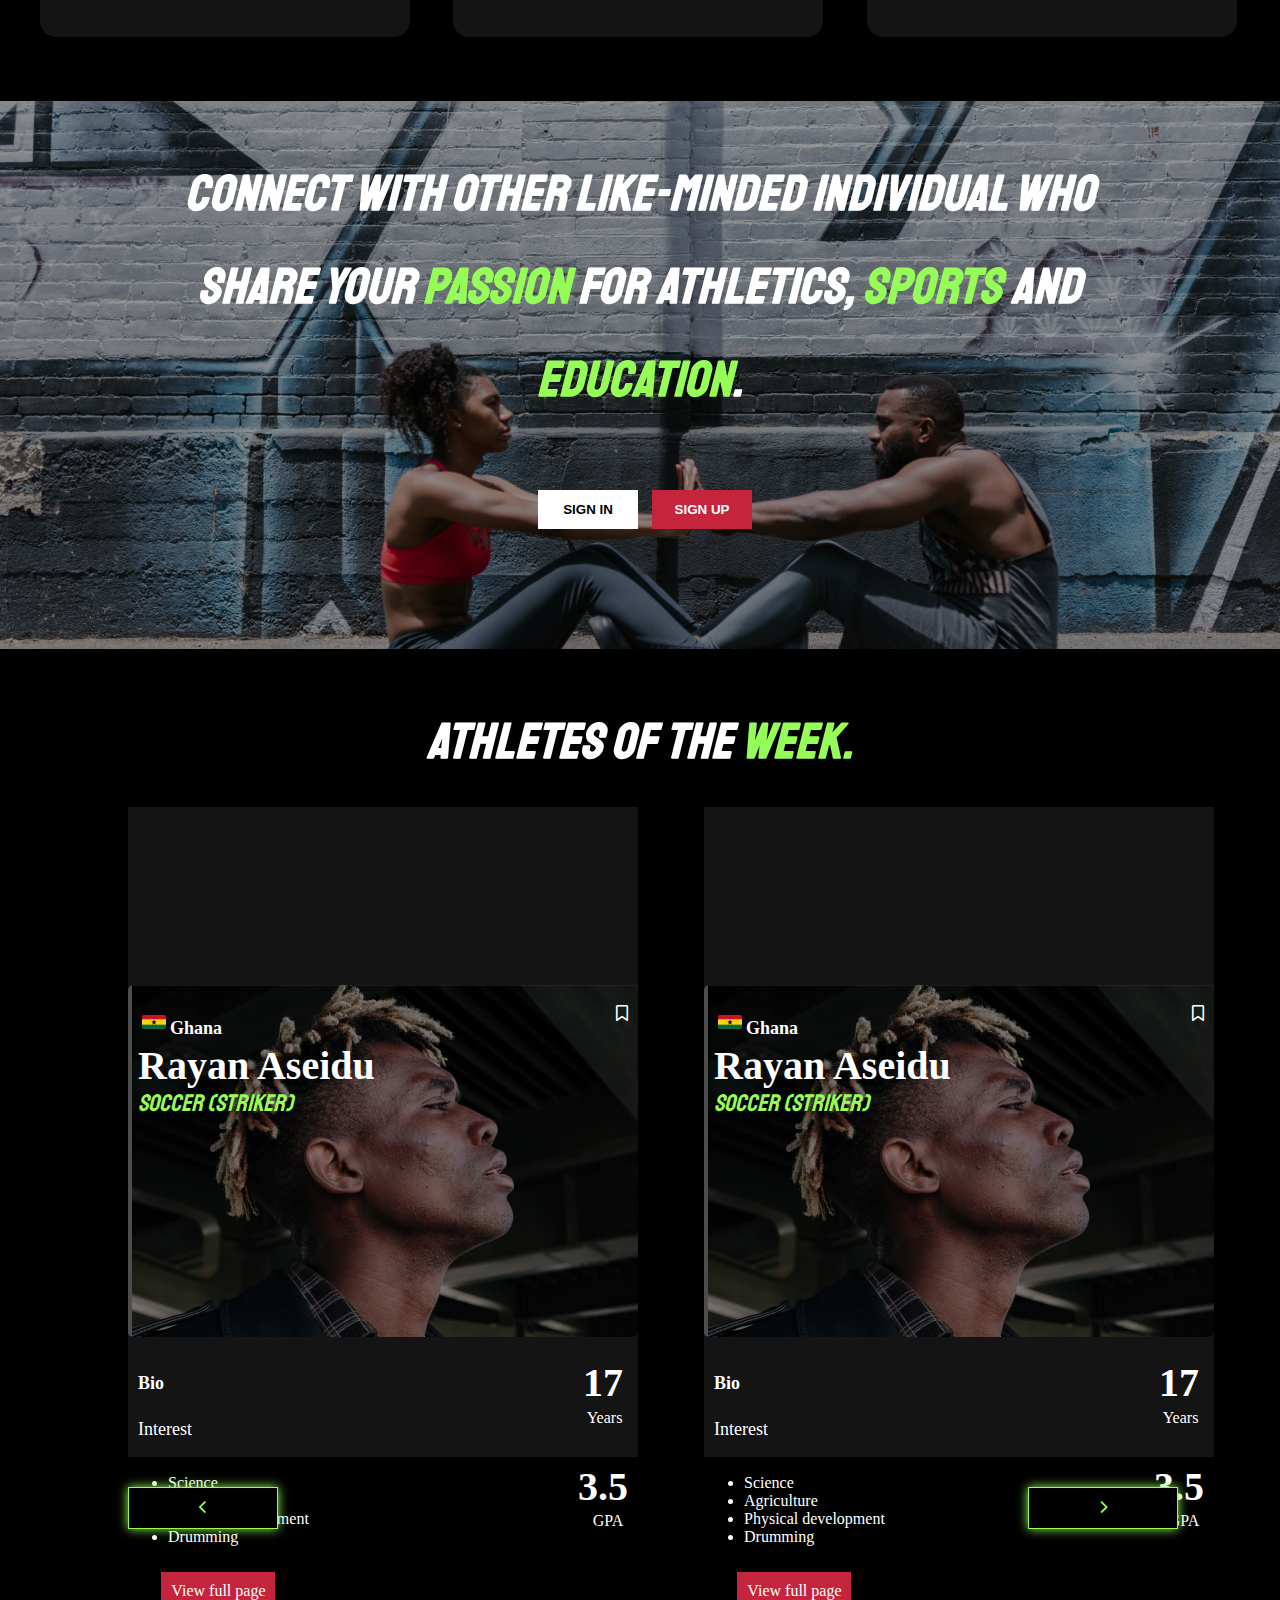
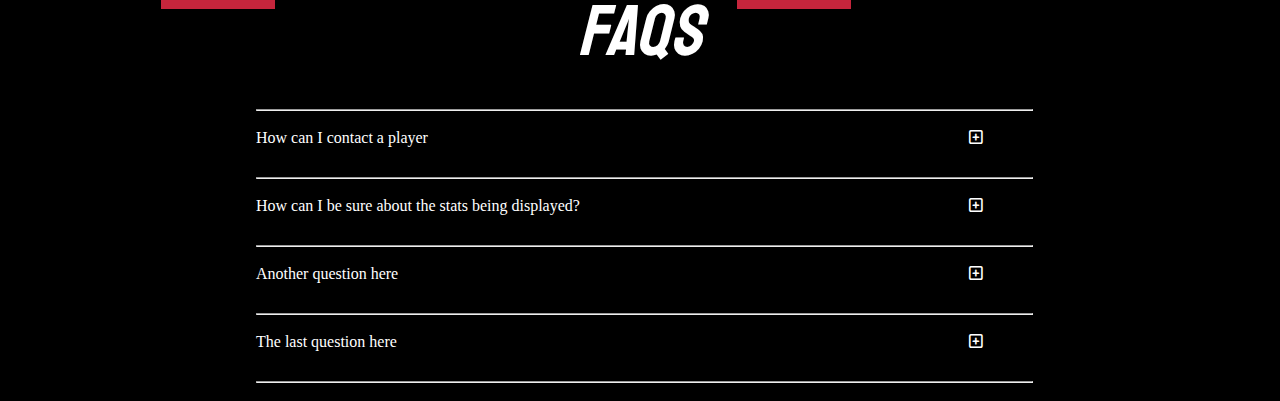
==== commit 8a264d86: "Update index.html" ====
--- a/index.html
+++ b/index.html
@@ -3,7 +3,7 @@
 <head>
     <meta charset="UTF-8">
     <meta name="viewport" content="width=device-width, initial-scale=1.0">
-    <title>Document</title>
+    <title>MARKUP ATHLETE</title>
     <link rel="stylesheet" href="style.css">
     <link rel="stylesheet" href="https://cdnjs.cloudflare.com/ajax/libs/font-awesome/6.4.0/css/all.min.css">
     <link rel="preconnect" href="https://fonts.googleapis.com">
--- a/style.css
+++ b/style.css
@@ -7,86 +7,22 @@
     background-color: black;
     color: white;
 }
-nav{
-    background-color: black;
-    display: flex;
-    justify-content: space-between;
-    align-items: center;
+
+.rectangle{
+    position: relative;
+    background: url(img/banner.png);
+    background-color: #4d4d4d;
+    background-blend-mode: overlay;
+    background-repeat: no-repeat;
     width: 100%;
-}
-
-.logo1{
-    background-color: #282828;
-    top: 0;
-    margin-top: 0;
-    width: 1440px;
-    height: 80px;
-}
-.logo1 ul{
-    display: flex;
-}
-.logo1 ul li{
-    color: white;
-    list-style: none;
-}
-.logo1 ul li img{
-    width: 48px;
-    height: 58.5px;
-    margin-top: 11px;
-    margin-left: 125px;
-
-}
-.logo1 ul p{
-width: 165px;
-height: 72px;
-top: 4px;
-left: 191px;
-font-family: 'Staatliches', cursive;
-font-size: 24px;
-font-weight: 400;
-line-height: 72px;
-letter-spacing: 0em;
-text-align: left;
-}
-.currency{
-    width: Hug (116px);
-    height: Hug (24px);
-    top: 0;
-    left: 662px;
-    gap: 4px;
-    font-family: Montserrat;
-    font-size: 18px;
-    font-weight: 500;
-    line-height: 16px;
-    letter-spacing: 0em;
-    text-align: right;
-
-}
-nav .navbar{
-    margin-top: 30px;
-}
-nav .navbar li {
-    display: inline-block;
-    padding-left: 10px;
-}
-nav .navbar a{
-    padding: 10px;
-    text-decoration: none;
-}
-
-
-.rectangle{
-    background-image: url(img/banner.png);
-    width: 100%;
-    height: 600px;
-    top: 160px;
+    height: 1000%;
 }
 .rectangle p{
     padding-top: 208px;
     padding-left: 100px;
     color: #ffffff;
     font-family: 'Staatliches', cursive;
-    font-style: italic;
+    font-style: oblique;
     font-size: 60px;
     font-weight: bold;
     line-height: 94px;
@@ -99,45 +35,72 @@
 .side{
     background-color: #C5253C;
     width: 60px;
-    height: 400px;
-    top: 220px;
-    margin-left: 1305px;
-    z-index: 1;
+    height: 320px;
+    float: right;
 }
 .side .fa-brands{
     color: #ffffff;
     font-size: 30px;
     margin-top: 30px;
+    margin-bottom: 10%;
     padding-left: 30%;
 }
-.who{
-    background-color: black;
-}
-.who h3{
-    width: 974.7318144600467px;
-    height: 182.00000486124574px;
-    opacity: 0.029999999329447746px;
-    margin-top: 10px;
+
+.rectangle section{
+    background-color: rgb(12, 12, 12);
+    margin-top: 21.5%;
+
+}
+#prodigy{
     margin-left: 20%;
-    color: #000;
-    font-family: 'Staatliches', cursive;
-    font-size: 70px;
-    font-weight: bold;
-    line-height: 182px;
-    letter-spacing: 0.02em;
-    text-align: left;
-    color: #ffffff;
-    float: right;
-}
-.fa-regular{
-    float: left;
-    width: 18px;
-    height: 18px;
-    margin-left: 125px;
-    border: 1px;
-    color: #ffffff;
-}
-
+    position: absolute;
+    text-align: justify;
+    font-family: 'Staatliches';
+    font-style: normal;
+    font-weight: 400;
+    font-style: oblique;
+    font-size: 100px;
+    text-transform: uppercase;
+    color: #FFFFFF;
+    opacity: 0.1;
+}
+.overlay{
+    font-family: Staatliches;
+    font-size: 72px;
+    font-weight: 400;
+    line-height: 94px;
+    letter-spacing: 0.02em;
+    text-align: center;
+}
+.overlay span{
+    color: #96FC58;
+}
+#home-text{
+position: absolute;
+margin-left: 16%;
+margin-right: 16%;
+margin-top: 30px;
+font-family: 'Montserrat';
+font-size: 24px;
+text-align: justify;
+color: #FFFFFF;
+}
+.read-more button{
+    --purple: #96FC58;
+    width: 150px;
+    height: 50px;
+    padding: 0.8em 3em;
+    position: relative;
+    margin-bottom: 20px;
+    transition: all 0.3s;
+    line-height: 1.4em;
+    cursor: pointer;
+    margin-left: 40%;
+    background-color: transparent;
+    color: #96FC58;
+    border: 1px solid var(--purple);
+    box-shadow: 0 0 10px #96FC58;  
+}
 /* How it works */
 .how{
     background-color: black;
@@ -145,7 +108,7 @@
 }
 .how h3{
     font-family: 'Staatliches', cursive;
-    font-style: italic;
+    font-style: oblique;
     font-size: 72px;
     font-weight: 400;
     line-height: 94px;
@@ -194,7 +157,7 @@
     font-family: 'Staatliches', cursive;
     font-size: 24px;
     font-weight: bold;
-    font-style: italic;
+    font-style: oblique;
     line-height: 31px;
     letter-spacing: 0.02em;
     text-align: left;
@@ -232,14 +195,14 @@
     padding-top: 6%;
     font-family: 'Staatliches', cursive;
     font-size: 50px;
-    font-style: italic;
+    font-style: oblique;
     line-height: 31px;
     letter-spacing: 0.02em;
     text-align: center;
 }
 .connect button{
-    margin-top: 70px;
-    padding: 15px;
+    margin-top: 95px;
+    padding: 12px;
     width: 100px;
     border: 0px;
     font-weight: bold;
@@ -252,7 +215,7 @@
     padding-top: 6%;
     font-family: 'Staatliches', cursive;
     font-size: 50px;
-    font-style: italic;
+    font-style: oblique;
     line-height: 31px;
     letter-spacing: 0.02em;
     text-align: center;
@@ -281,6 +244,11 @@
     height : 352px;
     border-radius:5px;
 }
+.grid-back .fa-regular{
+    float: right;
+    margin-right: 10px;
+    margin-top: 20px;
+}
 .text{
     margin-top: 35%;
 }
@@ -296,11 +264,60 @@
     width: 200px;
     border: 0px;
 }
-.athlete a .fa-sharp{
-    background-color: black;
-    border: 10px #f5c211;
-    border-radius: 16px;
-    padding: 20px;
-    width: 200px;
-    height: 100px;
-}
+.chevron button {
+  --purple: #96FC58;
+  width: 150px;
+  padding: 0.8em 3em;
+  position: relative;
+  transition: all 0.3s;
+  line-height: 1.4em;
+  background-color: #000;
+  border: 1px solid var(--purple);
+  box-shadow: 0 0 10px #96FC58;
+}
+.left{
+    float: left;
+    color: #96FC58;
+    margin-left:10%;
+    margin-top:30px;
+}
+.right{
+    float: right;
+    color: #96FC58;
+    float: right;
+    margin-right:8%;
+    margin-top: 30px;
+}
+
+/* FAQS */
+
+.faq h1{
+    margin-top: 10%;
+    font-family: Staatliches;
+    font-size: 72px;
+    font-weight: 400;
+    line-height: 94px;
+    letter-spacing: 0.02em;
+    text-align: center;
+    font-style: oblique;
+    color: #ffffff;
+}
+.faq p{
+    text-align: left;
+    margin-left: 20%;
+}
+.faq .fa-regular{
+    float: right;
+    margin-right: 29%;
+}
+hr{
+    width: 775px;
+    margin-left: 20%;
+    margin-top: 30px;
+}
+.hidden-text{
+    text-align: left;
+    margin-left: 20%;
+    margin-right: 28.5%;
+    margin-top: 2%;
+}
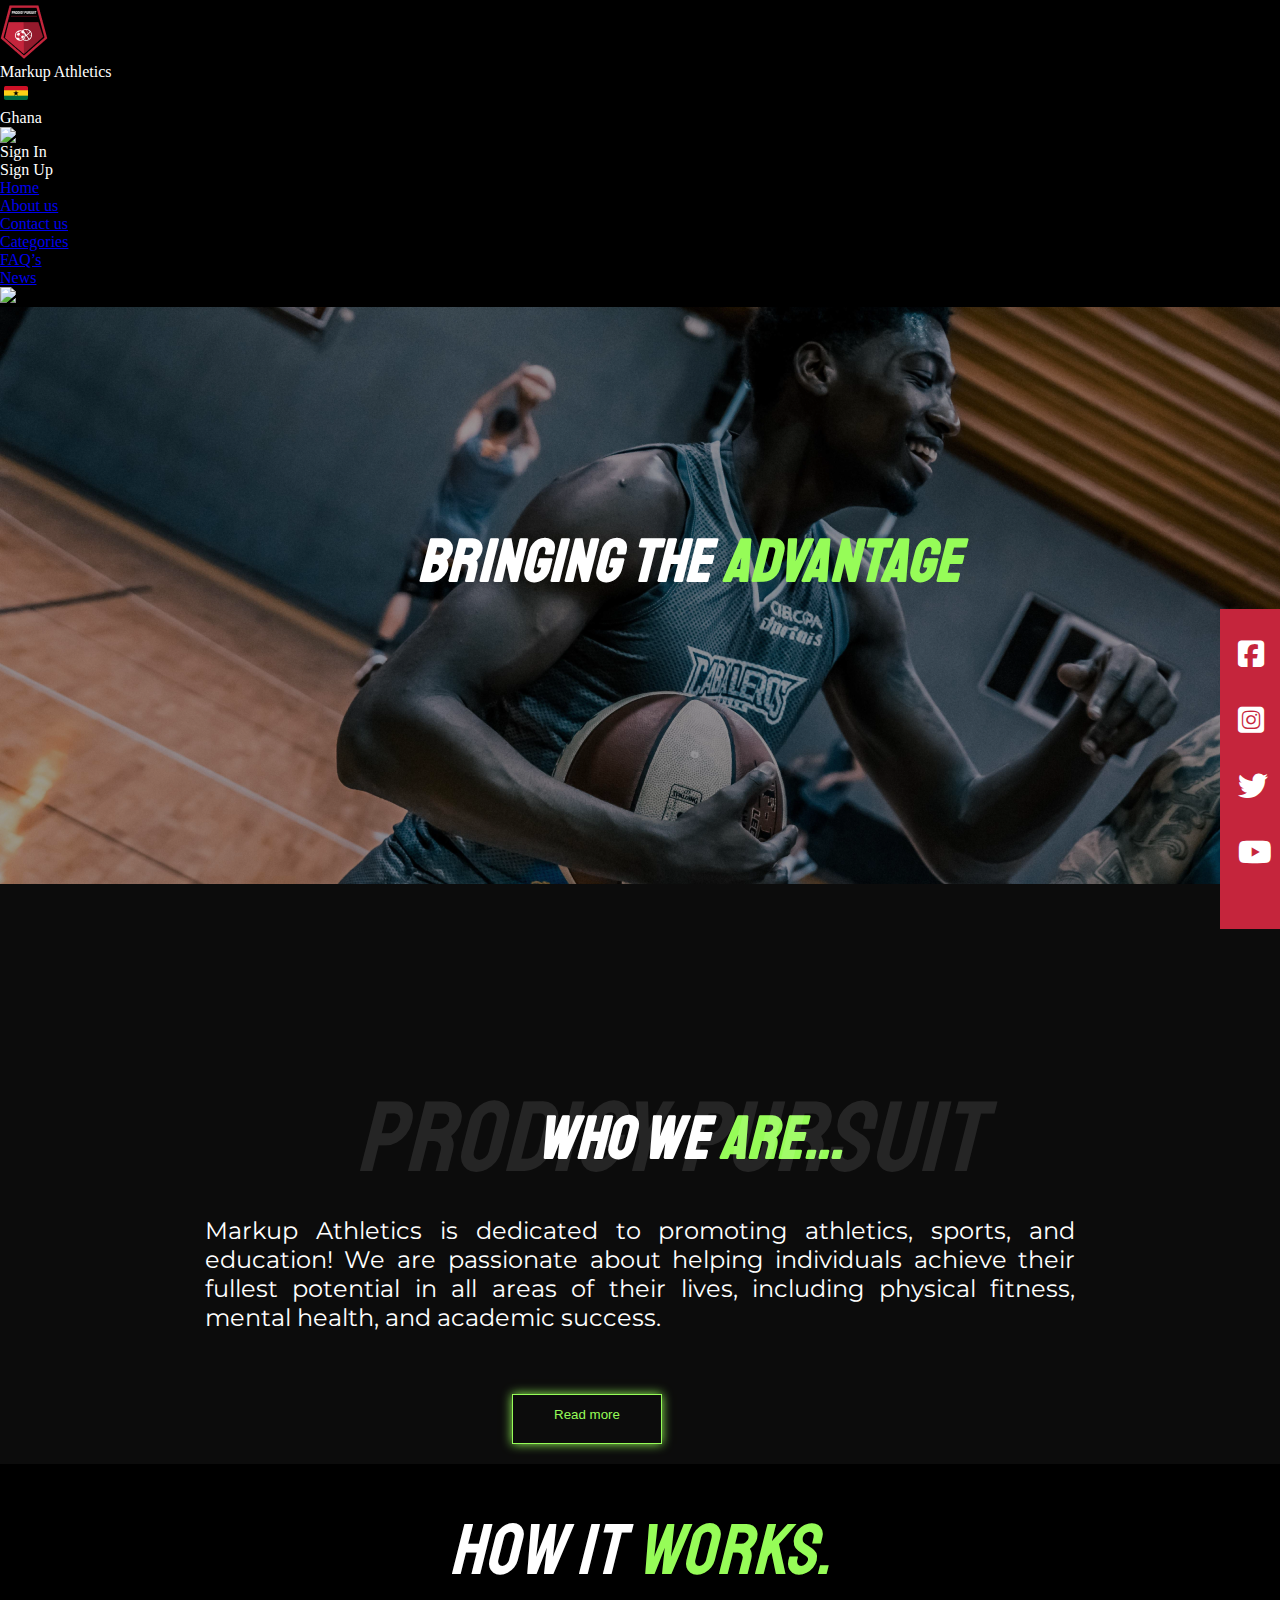
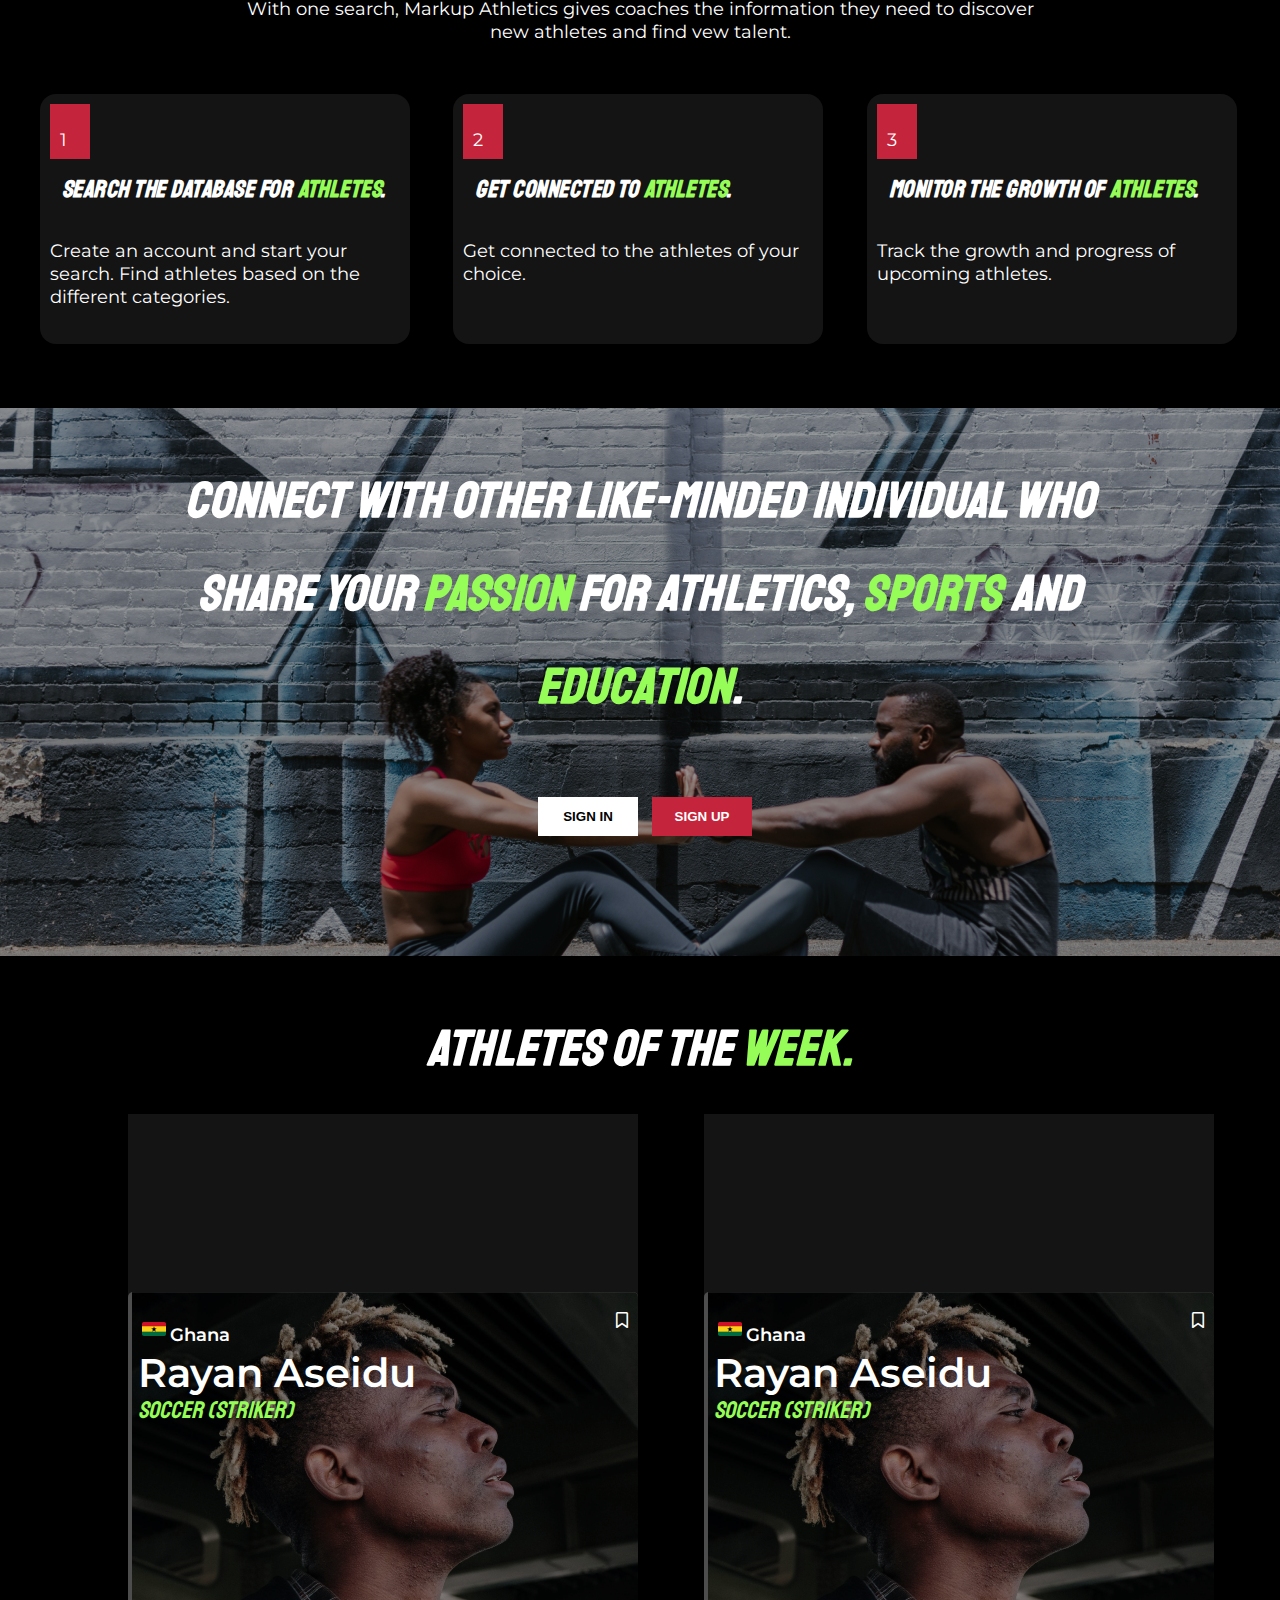
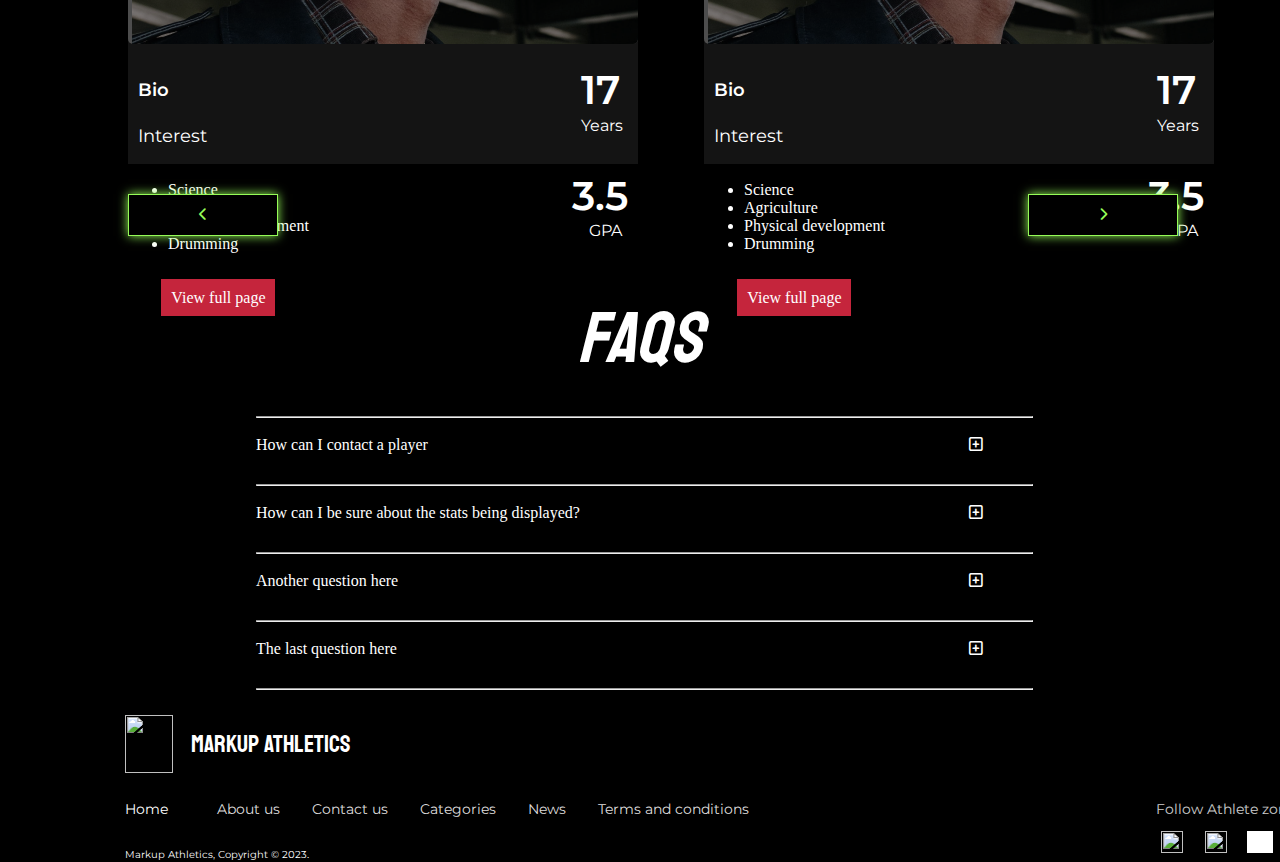
==== commit 4cd8f5ab: "Update index.html" ====
--- a/index.html
+++ b/index.html
@@ -5,267 +5,395 @@
     <meta name="viewport" content="width=device-width, initial-scale=1.0">
     <title>MARKUP ATHLETE</title>
     <link rel="stylesheet" href="style.css">
+    <link rel="stylesheet" href="nav.css">
     <link rel="stylesheet" href="https://cdnjs.cloudflare.com/ajax/libs/font-awesome/6.4.0/css/all.min.css">
     <link rel="preconnect" href="https://fonts.googleapis.com">
 <link rel="preconnect" href="https://fonts.gstatic.com" crossorigin>
+<link href="https://fonts.googleapis.com/css2?family=Montserrat&display=swap" rel="stylesheet">
 <link href="https://fonts.googleapis.com/css2?family=Staatliches&display=swap" rel="stylesheet">
 </head>
 <body style="background-color: black; color: #ffffff;">
+    <header class="header">
+        <div class="left-section">
+          <img class="logo1"
+          src="img/logo1.png">
+        <div class="title">Markup Athletics</div>
+        </div>
+
+        <div class="middle-section">
+          <div class="middle">
+            <img class="flag"
+            src="img/flag.png">
+          <div class="country">Ghana</div> 
+          <div style="width: 16px; height: 16px; position: relative">
+            <div style="width: 16px; height: 16px; left: 0px; top: 0px; position: absolute"></div>
+              <img src="img/dropdown-open.jpg">
+            </div> 
+          </div>  
+        </div>
+
+        
+        <div class="right-section ">
+        <div class="sign-in"> 
+            <div class="sign-in-text">
+                Sign In
+            </div>
+        </div>
+         
+        <div class="sign-up">
+            <div class="sign-up-text">
+                Sign Up
+            </div>
+        </div>
+        </div>
+      </header>
+      <!-- Navigation Bar -->
+<div class="nav-bar">
+<div class="navigation">
+<div class="nav-item"><a href="#" class="active">Home</a></div>
+<div class="nav-item"><a href="#">About us</a></div>
+<div class="nav-item"><a href="#">Contact us</a></div>
+<div class="nav-item"><a href="#">Categories</a></div>
+<div class="nav-item"><a href="#">FAQ’s</a></div>
+<div class="nav-item"><a href="#">News</a></div>
+<div class="nav-item">
+  <div class="icon">
+    <div class="icon-item">
+        <a href="#"><img src="img/search.png"></a>
+    </div>
+  </div>
+</div>
+</div>
+</div>
+
+</div>
+  <div class="main">
     <section>
-          <div class="rectangle">
-        <p>BRINGING THE <span>ADVANTAGE</span></p>
-        <span class="side">
-            <i class="fa-brands fa-square-facebook" style="color: #ffffff;"></i><br>
-            <i class="fa-brands fa-square-instagram" style="color: #ffffff;"></i><br>
-            <i class="fa-brands fa-twitter" style="color: #ffffff;"></i><br>
-            <i class="fa-brands fa-youtube" style="color: #ffffff;"></i>
-        </span>
-        <section class="who">
-        <p id="prodigy">PRODIGY PURSUIT</p>
-        <p class="overlay">WHO WE <span>ARE...</span></p>
-        <span id="home-text">Markup Athletics is dedicated to promoting athletics, sports, and education! 
-            We are passionate about helping individuals achieve their fullest potential in all areas of their lives, including physical fitness, mental health, and academic success.
-        </span></p>
-        <a href="#" class="read-more">
-            <button>Read more<svg xmlns="http://www.w3.org/2000/svg" height="1em" viewBox="0 0 320 512" style="svg{fill:#96FC58}style=<path d="M310.6 233.4c12.5 12.5 12.5 32.8 0 45.3l-192 192c-12.5 12.5-32.8 12.5-45.3 0s-12.5-32.8 0-45.3L242.7 256 73.4 86.6c-12.5-12.5-12.5-32.8 0-45.3s32.8-12.5 45.3 0l192 192z/></svg>
-            </button>
-        </a>
-
-        </div>
-    </section>
-
-        <!-----HOW IT WORKS-->
-        <section>
-        <div class="how">
-            <h3>HOW IT <span>WORKS.</span></h3>
-            <p>With one search, Markup Athletics gives coaches the information they need to discover <br>new athletes and find vew talent.</p>
-            <div class="grid-container">
-                <div class="grid-item">
-                    <p class="one">1</p>
-                    <h4>SEARCH THE DATABASE FOR <span>ATHLETES</span>.</h4>
-                    <p>Create an account and start your <br> search. Find athletes based on the <br> different categories. </p>
-                </div>
-                <div class="grid-item">
-                    <p class="one">2</p>
-                    <h4>GET CONNECTED TO <span> ATHLETES</span>.</h4>
-                    <p>Get connected to the athletes of your choice. </p>
-                </div>
-                <div class="grid-item">
-                    <p class="one">3</p>
-                    <h4>MONITOR THE GROWTH OF <span>ATHLETES</span>.</h4>
-                    <p>Track the growth and progress of upcoming athletes.</p>
-                </div>
-            </div>
-        </div>
-    </section>
-    <!-----Connect-->
-    <section class="connect">
-        <h2>CONNECT WITH OTHER LIKE-MINDED INDIVIDUAL WHO  <br> <br> <br> SHARE YOUR <span style="color: #96FC58;">PASSION</span> FOR
-             ATHLETICS, <span style="color: #96FC58;">SPORTS</span> AND <br> <br> <br><span style="color: #96FC58;">EDUCATION</span>.
-        </h2>
-        <a href=""><button type="button" style="background-color: #fff;">SIGN IN</button></a>
-        <a href=""><button type="button" style="background-color: #C5253C; color: #ffffff;">SIGN UP</button></a>
-    </section>
-    <!---Athletes of the week-->
-    <section class="athlete">
-        <h2>ATHLETES OF THE <span>WEEK.</span></h2>
-
-        <div class="grid-container">
-            <div class="grid-item">
-                <div class="grid-back">
-                <i class="fa-sharp fa-light fa-bookmark" style="color: #ffffff;"></i>
-                <i class="fa-regular fa-bookmark" style="color: #ffffff;"></i>
-                <div class="text">
-                <p><img src="img/flag.png" alt=""><span style="    font-family: Montserrat;
-                    font-size: 18px;
-                    font-weight: 600;
-                    line-height: 16px;">Ghana</span><br>
-                <span style=" font-family: Montserrat;
-                font-size: 40px;
-                font-weight: 600;
-                line-height: 52px;">Rayan Aseidu</span><br>
-                <span style="    font-family: Staatliches;
-                font-style: oblique;
-                color: #96FC58;
-                font-size: 24px;
-                font-weight: 400;">SOCCER (STRIKER)</span></p>
-                </div>
-                </div>
-                <div style="float: left;">
-                <p><span style="font-family: Montserrat;
-                    font-size: 18px;
-                    font-weight: 600;
-                    line-height: 23px;
-                    letter-spacing: 0em;
-                    text-align: left;
-                    margin-bottom: 30%;
-                    ">Bio</span> <br> <br>
-                    Interest<br> <br>
-                <ul>
-                    <li>Science</li>
-                    <li>Agriculture</li>
-                    <li>Physical development</li>
-                    <li>Drumming</li>
-                </ul> <br> <br>
-            <a href="#">View full page</a></p>
-                </div>
-                <div style="float: right; margin-top: 20px;">
-                    <span style="margin-right: 10px; font-family: Montserrat;
-                    font-size: 40px; font-weight: 600;
-                    line-height: 52px;
-                    letter-spacing: 0em;
-                    text-align: right;
-                    "> 17 </span> <br>
-                     <span style="font-family: Montserrat;
-                     font-size: 16px;
-                     font-weight: 400;
-                     letter-spacing: 0em;
-                     margin-right: 7px;
-                     text-align: right;
-                     ">Years</span>
-                     <br><br><br> <span style="font-family: Montserrat;
-                     font-size: 40px;
-                     font-weight: 600;
-                     margin-right: 10px;                     letter-spacing: 0em;
-                     text-align: right;">3.5</span> <br>
-                     <span style="font-family: Montserrat;
-                     font-size: 16px;
-                     font-weight: 400;
-                     line-height: 21px;
-                     letter-spacing: 0em;
-                     text-align: right;">GPA</span>
-                    </div>
-            </div>
-
-                    <div class="grid-item">
-                        <div class="grid-back">
-                        <i class="fa-sharp fa-light fa-bookmark" style="color: #ffffff;"></i>
-                        <i class="fa-regular fa-bookmark" style="color: #ffffff;"></i>
-                        <div class="text">
-                        <p><img src="img/flag.png" alt=""><span style="    font-family: Montserrat;
-                            font-size: 18px;
-                            font-weight: 600;
-                            line-height: 16px;">Ghana</span><br>
-                        <span style=" font-family: Montserrat;
-                        font-size: 40px;
-                        font-weight: 600;
-                        line-height: 52px;">Rayan Aseidu</span><br>
-                        <span style="    font-family: Staatliches;
-                        font-style: oblique;
-                        color: #96FC58;
-                        font-size: 24px;
-                        font-weight: 400;">SOCCER (STRIKER)</span></p>
-                        </div>
-                        </div>
-                        <div style="float: left;">
-                        <p><span style="font-family: Montserrat;
-                            font-size: 18px;
-                            font-weight: 600;
-                            line-height: 23px;
-                            letter-spacing: 0em;
-                            text-align: left;
-                            margin-bottom: 30%;
-                            ">Bio</span> <br> <br>
-                            Interest<br> <br>
-                        <ul>
-                            <li>Science</li>
-                            <li>Agriculture</li>
-                            <li>Physical development</li>
-                            <li>Drumming</li>
-                        </ul> <br> <br>
-                    <a href="#">View full page</a></p>
-                        </div>
-                        <div style="float: right; margin-top: 20px;">
-                            <span style="margin-right: 10px; font-family: Montserrat;
-                            font-size: 40px; font-weight: 600;
-                            line-height: 52px;
-                            letter-spacing: 0em;
-                            text-align: right;
-                            "> 17 </span> <br>
-                             <span style="font-family: Montserrat;
-                             font-size: 16px;
-                             font-weight: 400;
-                             letter-spacing: 0em;
-                             margin-right: 7px;
-                             text-align: right;
-                             ">Years</span>
-                             <br><br><br> <span style="font-family: Montserrat;
-                             font-size: 40px;
-                             font-weight: 600;
-                             margin-right: 10px;                     letter-spacing: 0em;
-                             text-align: right;">3.5</span> <br>
-                             <span style="font-family: Montserrat;
-                             font-size: 16px;
-                             font-weight: 400;
-                             line-height: 21px;
-                             letter-spacing: 0em;
-                             text-align: right;">GPA</span>
-                            </div>
-          </div>
-        </div>
-        <div class="left">
-            <a href="#" class="chevron"><button>
-                <i class="fa-solid fa-chevron-left" style="color: #96FC58;"></i>
-            </button></a>
-        </div>
-        <div class="right">
-            <a href="#" class="chevron"><button>
-                <i class="fa-solid fa-chevron-right" style="color: #96FC58;"></i>
-            </button></a>
-        </div>
-        </section>
-
-        <!------FAQs----->
-        <section>
-        <div class="faq">
-            <h1>FAQs</h1>
-            <hr> <br>
-            <p> How can I contact a player
-                <i class="toggle-icon fa-regular fa-square-plus" style="color: #ffffff; cursor: pointer;"></i>
-            </p>
-            <div class="hidden-text" style="display: none;">
-                Lorem ipsum dolor sit amet, consectetur adipiscing elit, sed do eiusmod tempor incididunt ut labore et dolore magna aliqua. Ut enim ad minim veniam, quis nostrud exercitation ullamco laboris nisi ut aliquip ex ea commodo consequat. Duis aute irure dolor in reprehenderit.
-            </div>
-            <hr> <br>
-            <p> How can I be sure about the stats being displayed?
-                <i class="toggle-icon fa-regular fa-square-plus" style="color: #ffffff; cursor: pointer;"></i>
-            </p>
-            <div class="hidden-text" style="display: none;">
-                Lorem ipsum dolor sit amet, consectetur adipiscing elit, sed do eiusmod tempor incididunt ut labore et dolore magna aliqua. Ut enim ad minim veniam, quis nostrud exercitation ullamco laboris nisi ut aliquip ex ea commodo consequat. Duis aute irure dolor in reprehenderit.
-            </div>
-            <hr> <br>
-            <p> Another question here
-                <i class="toggle-icon fa-regular fa-square-plus" style="color: #ffffff; cursor: pointer;"></i>
-            </p>
-            <div class="hidden-text" style="display: none;">
-                Lorem ipsum dolor sit amet, consectetur adipiscing elit, sed do eiusmod tempor incididunt ut labore et dolore magna aliqua. Ut enim ad minim veniam, quis nostrud exercitation ullamco laboris nisi ut aliquip ex ea commodo consequat. Duis aute irure dolor in reprehenderit.
-            </div>
-            <hr> <br>
-            <p> The last question here
-                <i class="toggle-icon fa-regular fa-square-plus" style="color: #ffffff; cursor: pointer;"></i>
-            </p>
-            <hr> <br>
-        </div>
-    </section>
-
-
-    <script>
-        const toggleIcons = document.querySelectorAll(".toggle-icon");
-        const hiddenTexts = document.querySelectorAll(".hidden-text");
-
-        toggleIcons.forEach((icon, index) => {
-            icon.addEventListener("click", () => {
-                if (icon.classList.contains("fa-square-plus")) {
-                    icon.classList.remove("fa-square-plus");
-                    icon.classList.add("fa-square-minus");
-                    hiddenTexts[index].style.display = "block";
-                } else {
-                    icon.classList.remove("fa-square-minus");
-                    icon.classList.add("fa-square-plus");
-                    hiddenTexts[index].style.display = "none";
-                }
-            });
-        });
-    </script>
+        <div class="rectangle">
+      <p>BRINGING THE <span>ADVANTAGE</span></p>
+      <span class="side">
+          <i class="fa-brands fa-square-facebook" style="color: #ffffff;"></i><br>
+          <i class="fa-brands fa-square-instagram" style="color: #ffffff;"></i><br>
+          <i class="fa-brands fa-twitter" style="color: #ffffff;"></i><br>
+          <i class="fa-brands fa-youtube" style="color: #ffffff;"></i>
+      </span>
+      <section class="who">
+      <p id="prodigy">PRODIGY PURSUIT</p>
+      <p class="overlay">WHO WE <span>ARE...</span></p>
+      <span id="home-text">Markup Athletics is dedicated to promoting athletics, sports, and education! 
+          We are passionate about helping individuals achieve their fullest potential in all areas of their lives, including physical fitness, mental health, and academic success.
+      </span></p>
+      <a href="#" class="read-more">
+          <button>Read more<svg xmlns="http://www.w3.org/2000/svg" height="1em" viewBox="0 0 320 512" style="svg{fill:#96FC58}style=<path d="M310.6 233.4c12.5 12.5 12.5 32.8 0 45.3l-192 192c-12.5 12.5-32.8 12.5-45.3 0s-12.5-32.8 0-45.3L242.7 256 73.4 86.6c-12.5-12.5-12.5-32.8 0-45.3s32.8-12.5 45.3 0l192 192z/></svg>
+          </button>
+      </a>
+
+      </div>
+  </section>
+
+      <!-----HOW IT WORKS-->
+      <section>
+      <div class="how">
+          <h3>HOW IT <span>WORKS.</span></h3>
+          <p>With one search, Markup Athletics gives coaches the information they need to discover <br>new athletes and find vew talent.</p>
+          <div class="grid-container">
+              <div class="grid-item">
+                  <p class="one">1</p>
+                  <h4>SEARCH THE DATABASE FOR <span>ATHLETES</span>.</h4>
+                  <p>Create an account and start your <br> search. Find athletes based on the <br> different categories. </p>
+              </div>
+              <div class="grid-item">
+                  <p class="one">2</p>
+                  <h4>GET CONNECTED TO <span> ATHLETES</span>.</h4>
+                  <p>Get connected to the athletes of your choice. </p>
+              </div>
+              <div class="grid-item">
+                  <p class="one">3</p>
+                  <h4>MONITOR THE GROWTH OF <span>ATHLETES</span>.</h4>
+                  <p>Track the growth and progress of upcoming athletes.</p>
+              </div>
+          </div>
+      </div>
+  </section>
+  <!-----Connect-->
+  <section class="connect">
+      <h2>CONNECT WITH OTHER LIKE-MINDED INDIVIDUAL WHO  <br> <br> <br> SHARE YOUR <span style="color: #96FC58;">PASSION</span> FOR
+           ATHLETICS, <span style="color: #96FC58;">SPORTS</span> AND <br> <br> <br><span style="color: #96FC58;">EDUCATION</span>.
+      </h2>
+      <a href=""><button type="button" style="background-color: #fff;">SIGN IN</button></a>
+      <a href=""><button type="button" style="background-color: #C5253C; color: #ffffff;">SIGN UP</button></a>
+  </section>
+  <!---Athletes of the week-->
+  <section class="athlete">
+      <h2>ATHLETES OF THE <span>WEEK.</span></h2>
+
+      <div class="grid-container">
+          <div class="grid-item">
+              <div class="grid-back">
+              <i class="fa-sharp fa-light fa-bookmark" style="color: #ffffff;"></i>
+              <i class="fa-regular fa-bookmark" style="color: #ffffff;"></i>
+              <div class="text">
+              <p><img src="img/flag.png" alt=""><span style="    font-family: Montserrat;
+                  font-size: 18px;
+                  font-weight: 600;
+                  line-height: 16px;">Ghana</span><br>
+              <span style=" font-family: Montserrat;
+              font-size: 40px;
+              font-weight: 600;
+              line-height: 52px;">Rayan Aseidu</span><br>
+              <span style="    font-family: Staatliches;
+              font-style: oblique;
+              color: #96FC58;
+              font-size: 24px;
+              font-weight: 400;">SOCCER (STRIKER)</span></p>
+              </div>
+              </div>
+              <div style="float: left;">
+              <p><span style="font-family: Montserrat;
+                  font-size: 18px;
+                  font-weight: 600;
+                  line-height: 23px;
+                  letter-spacing: 0em;
+                  text-align: left;
+                  margin-bottom: 30%;
+                  ">Bio</span> <br> <br>
+                  Interest<br> <br>
+              <ul>
+                  <li>Science</li>
+                  <li>Agriculture</li>
+                  <li>Physical development</li>
+                  <li>Drumming</li>
+              </ul> <br> <br>
+          <a href="#">View full page</a></p>
+              </div>
+              <div style="float: right; margin-top: 20px;">
+                  <span style="margin-right: 10px; font-family: Montserrat;
+                  font-size: 40px; font-weight: 600;
+                  line-height: 52px;
+                  letter-spacing: 0em;
+                  text-align: right;
+                  "> 17 </span> <br>
+                   <span style="font-family: Montserrat;
+                   font-size: 16px;
+                   font-weight: 400;
+                   letter-spacing: 0em;
+                   margin-right: 7px;
+                   text-align: right;
+                   ">Years</span>
+                   <br><br><br> <span style="font-family: Montserrat;
+                   font-size: 40px;
+                   font-weight: 600;
+                   margin-right: 10px;                     letter-spacing: 0em;
+                   text-align: right;">3.5</span> <br>
+                   <span style="font-family: Montserrat;
+                   font-size: 16px;
+                   font-weight: 400;
+                   line-height: 21px;
+                   letter-spacing: 0em;
+                   text-align: right;">GPA</span>
+                  </div>
+          </div>
+
+                  <div class="grid-item">
+                      <div class="grid-back">
+                      <i class="fa-sharp fa-light fa-bookmark" style="color: #ffffff;"></i>
+                      <i class="fa-regular fa-bookmark" style="color: #ffffff;"></i>
+                      <div class="text">
+                      <p><img src="img/flag.png" alt=""><span style="    font-family: Montserrat;
+                          font-size: 18px;
+                          font-weight: 600;
+                          line-height: 16px;">Ghana</span><br>
+                      <span style=" font-family: Montserrat;
+                      font-size: 40px;
+                      font-weight: 600;
+                      line-height: 52px;">Rayan Aseidu</span><br>
+                      <span style="    font-family: Staatliches;
+                      font-style: oblique;
+                      color: #96FC58;
+                      font-size: 24px;
+                      font-weight: 400;">SOCCER (STRIKER)</span></p>
+                      </div>
+                      </div>
+                      <div style="float: left;">
+                      <p><span style="font-family: Montserrat;
+                          font-size: 18px;
+                          font-weight: 600;
+                          line-height: 23px;
+                          letter-spacing: 0em;
+                          text-align: left;
+                          margin-bottom: 30%;
+                          ">Bio</span> <br> <br>
+                          Interest<br> <br>
+                      <ul>
+                          <li>Science</li>
+                          <li>Agriculture</li>
+                          <li>Physical development</li>
+                          <li>Drumming</li>
+                      </ul> <br> <br>
+                  <a href="#">View full page</a></p>
+                      </div>
+                      <div style="float: right; margin-top: 20px;">
+                          <span style="margin-right: 10px; font-family: Montserrat;
+                          font-size: 40px; font-weight: 600;
+                          line-height: 52px;
+                          letter-spacing: 0em;
+                          text-align: right;
+                          "> 17 </span> <br>
+                           <span style="font-family: Montserrat;
+                           font-size: 16px;
+                           font-weight: 400;
+                           letter-spacing: 0em;
+                           margin-right: 7px;
+                           text-align: right;
+                           ">Years</span>
+                           <br><br><br> <span style="font-family: Montserrat;
+                           font-size: 40px;
+                           font-weight: 600;
+                           margin-right: 10px;                     letter-spacing: 0em;
+                           text-align: right;">3.5</span> <br>
+                           <span style="font-family: Montserrat;
+                           font-size: 16px;
+                           font-weight: 400;
+                           line-height: 21px;
+                           letter-spacing: 0em;
+                           text-align: right;">GPA</span>
+                          </div>
+        </div>
+      </div>
+      <div class="left">
+          <a href="#" class="chevron"><button>
+              <i class="fa-solid fa-chevron-left" style="color: #96FC58;"></i>
+          </button></a>
+      </div>
+      <div class="right">
+          <a href="#" class="chevron"><button>
+              <i class="fa-solid fa-chevron-right" style="color: #96FC58;"></i>
+          </button></a>
+      </div>
+      </section>
+
+      <!------FAQs----->
+      <section>
+      <div class="faq">
+          <h1>FAQs</h1>
+          <hr> <br>
+          <p> How can I contact a player
+              <i class="toggle-icon fa-regular fa-square-plus" style="color: #ffffff; cursor: pointer;"></i>
+          </p>
+          <div class="hidden-text" style="display: none;">
+              Lorem ipsum dolor sit amet, consectetur adipiscing elit, sed do eiusmod tempor incididunt ut labore et dolore magna aliqua. Ut enim ad minim veniam, quis nostrud exercitation ullamco laboris nisi ut aliquip ex ea commodo consequat. Duis aute irure dolor in reprehenderit.
+          </div>
+          <hr> <br>
+          <p> How can I be sure about the stats being displayed?
+              <i class="toggle-icon fa-regular fa-square-plus" style="color: #ffffff; cursor: pointer;"></i>
+          </p>
+          <div class="hidden-text" style="display: none;">
+              Lorem ipsum dolor sit amet, consectetur adipiscing elit, sed do eiusmod tempor incididunt ut labore et dolore magna aliqua. Ut enim ad minim veniam, quis nostrud exercitation ullamco laboris nisi ut aliquip ex ea commodo consequat. Duis aute irure dolor in reprehenderit.
+          </div>
+          <hr> <br>
+          <p> Another question here
+              <i class="toggle-icon fa-regular fa-square-plus" style="color: #ffffff; cursor: pointer;"></i>
+          </p>
+          <div class="hidden-text" style="display: none;">
+              Lorem ipsum dolor sit amet, consectetur adipiscing elit, sed do eiusmod tempor incididunt ut labore et dolore magna aliqua. Ut enim ad minim veniam, quis nostrud exercitation ullamco laboris nisi ut aliquip ex ea commodo consequat. Duis aute irure dolor in reprehenderit.
+          </div>
+          <hr> <br>
+          <p> The last question here
+              <i class="toggle-icon fa-regular fa-square-plus" style="color: #ffffff; cursor: pointer;"></i>
+          </p>
+          <hr> <br>
+      </div>
+  </section>
+
+  <div style="width: 100%; height: 100%; position: relative; background: black">
+    <div style="left: 1156px; top: 92px; position: absolute; flex-direction: column; justify-content: flex-start; align-items: flex-start; gap: 8px; display: inline-flex">
+        <div style="opacity: 0.80; color: white; font-size: 14px; font-family: Montserrat; font-weight: 400; word-wrap: break-word">Follow Athlete zone</div>
+        <div style="justify-content: flex-start; align-items: flex-start; gap: 12px; display: inline-flex">
+            <div style="width: 32px; height: 32px; position: relative">
+                <img style="width: 21.33px; height: 21.34px; left: 5.33px; top: 5.33px; position: absolute" src="https://via.placeholder.com/21x21" />
+            </div>
+            <div style="width: 32px; height: 32px; position: relative">
+                <img style="width: 21.33px; height: 21.33px; left: 5.33px; top: 5.33px; position: absolute" src="https://via.placeholder.com/21x21" />
+            </div>
+            <div style="width: 32px; height: 32px; position: relative">
+                <div style="width: 26.67px; height: 21.33px; left: 2.67px; top: 5.33px; position: absolute; background: white"></div>
+            </div>
+            <div style="width: 32px; height: 32px; position: relative">
+                <img style="width: 24px; height: 18px; left: 4px; top: 7px; position: absolute" src="https://via.placeholder.com/24x18" />
+            </div>
+        </div>
+    </div>
+    <div style="width: 231px; height: 72px; left: 125px; top: 0px; position: absolute">
+        <div style="width: 165px; left: 66px; top: 0px; position: absolute; color: white; font-size: 24px; font-family: Staatliches; font-weight: 400; text-transform: uppercase; line-height: 72px; word-wrap: break-word">Markup athletics</div>
+        <img style="width: 48px; height: 58.50px; left: 0px; top: 7px; position: absolute" src="https://via.placeholder.com/48x58" />
+    </div>
+    <div style="left: 125px; top: 92px; position: absolute; justify-content: flex-start; align-items: flex-start; gap: 32px; display: inline-flex">
+        <div style="width: 60px; color: white; font-size: 14px; font-family: Montserrat; font-weight: 400; word-wrap: break-word">Home</div>
+        <div style="color: #DFDDDD; font-size: 14px; font-family: Montserrat; font-weight: 400; word-wrap: break-word">About us</div>
+        <div style="color: #DFDDDD; font-size: 14px; font-family: Montserrat; font-weight: 400; word-wrap: break-word">Contact us</div>
+        <div style="justify-content: flex-end; align-items: center; gap: 12px; display: flex">
+            <div style="color: #DFDDDD; font-size: 14px; font-family: Montserrat; font-weight: 400; word-wrap: break-word">Categories</div>
+        </div>
+        <div style="color: #DFDDDD; font-size: 14px; font-family: Montserrat; font-weight: 400; word-wrap: break-word">News</div>
+        <div style="color: #DFDDDD; font-size: 14px; font-family: Montserrat; font-weight: 400; word-wrap: break-word">Terms and conditions</div>
+    </div>
+    <div style="width: 224px; height: 14px; left: 125px; top: 140px; position: absolute; color: white; font-size: 10px; font-family: Montserrat; font-weight: 400; word-wrap: break-word">Markup Athletics, Copyright © 2023.</div>
+</div>
+
+<!-- <div class="container">
+    <div class="follow-athlete-zone">
+        Follow Athlete zone
+        <div class="social-icons">
+            <div class="icon-container">
+                <img src="https://via.placeholder.com/32x32" alt="Icon 1">
+            </div>
+            <div class="icon-container">
+                <img src="https://via.placeholder.com/32x32" alt="Icon 2">
+            </div>
+            <div class="icon-container">
+                <div class="custom-icon"></div>
+            </div>
+            <div class="icon-container">
+                <img src="https://via.placeholder.com/32x32" alt="Icon 3">
+            </div>
+        </div>
+    </div>
+    <div class="logo">
+        <div class="logo-text">Markup athletics</div>
+        <img src="https://via.placeholder.com/48x58" alt="Logo">
+    </div>
+    <nav class="nav">
+        <div class="navi">Home</div>
+        <div class="navi">About us</div>
+        <div class="navi">Contact us</div>
+        <div class="navi">Categories</div>
+        <div class="navi">News</div>
+        <div class="navi">Terms and conditions</div>
+    </nav>
+    <div class="footer">
+        Markup Athletics, Copyright © 2023.
+    </div>
+</div> -->
+
+
+  <script>
+      const toggleIcons = document.querySelectorAll(".toggle-icon");
+      const hiddenTexts = document.querySelectorAll(".hidden-text");
+
+      toggleIcons.forEach((icon, index) => {
+          icon.addEventListener("click", () => {
+              if (icon.classList.contains("fa-square-plus")) {
+                  icon.classList.remove("fa-square-plus");
+                  icon.classList.add("fa-square-minus");
+                  hiddenTexts[index].style.display = "block";
+              } else {
+                  icon.classList.remove("fa-square-minus");
+                  icon.classList.add("fa-square-plus");
+                  hiddenTexts[index].style.display = "none";
+              }
+          });
+      });
+  </script>
+  </div>  
 </body>
 </html>
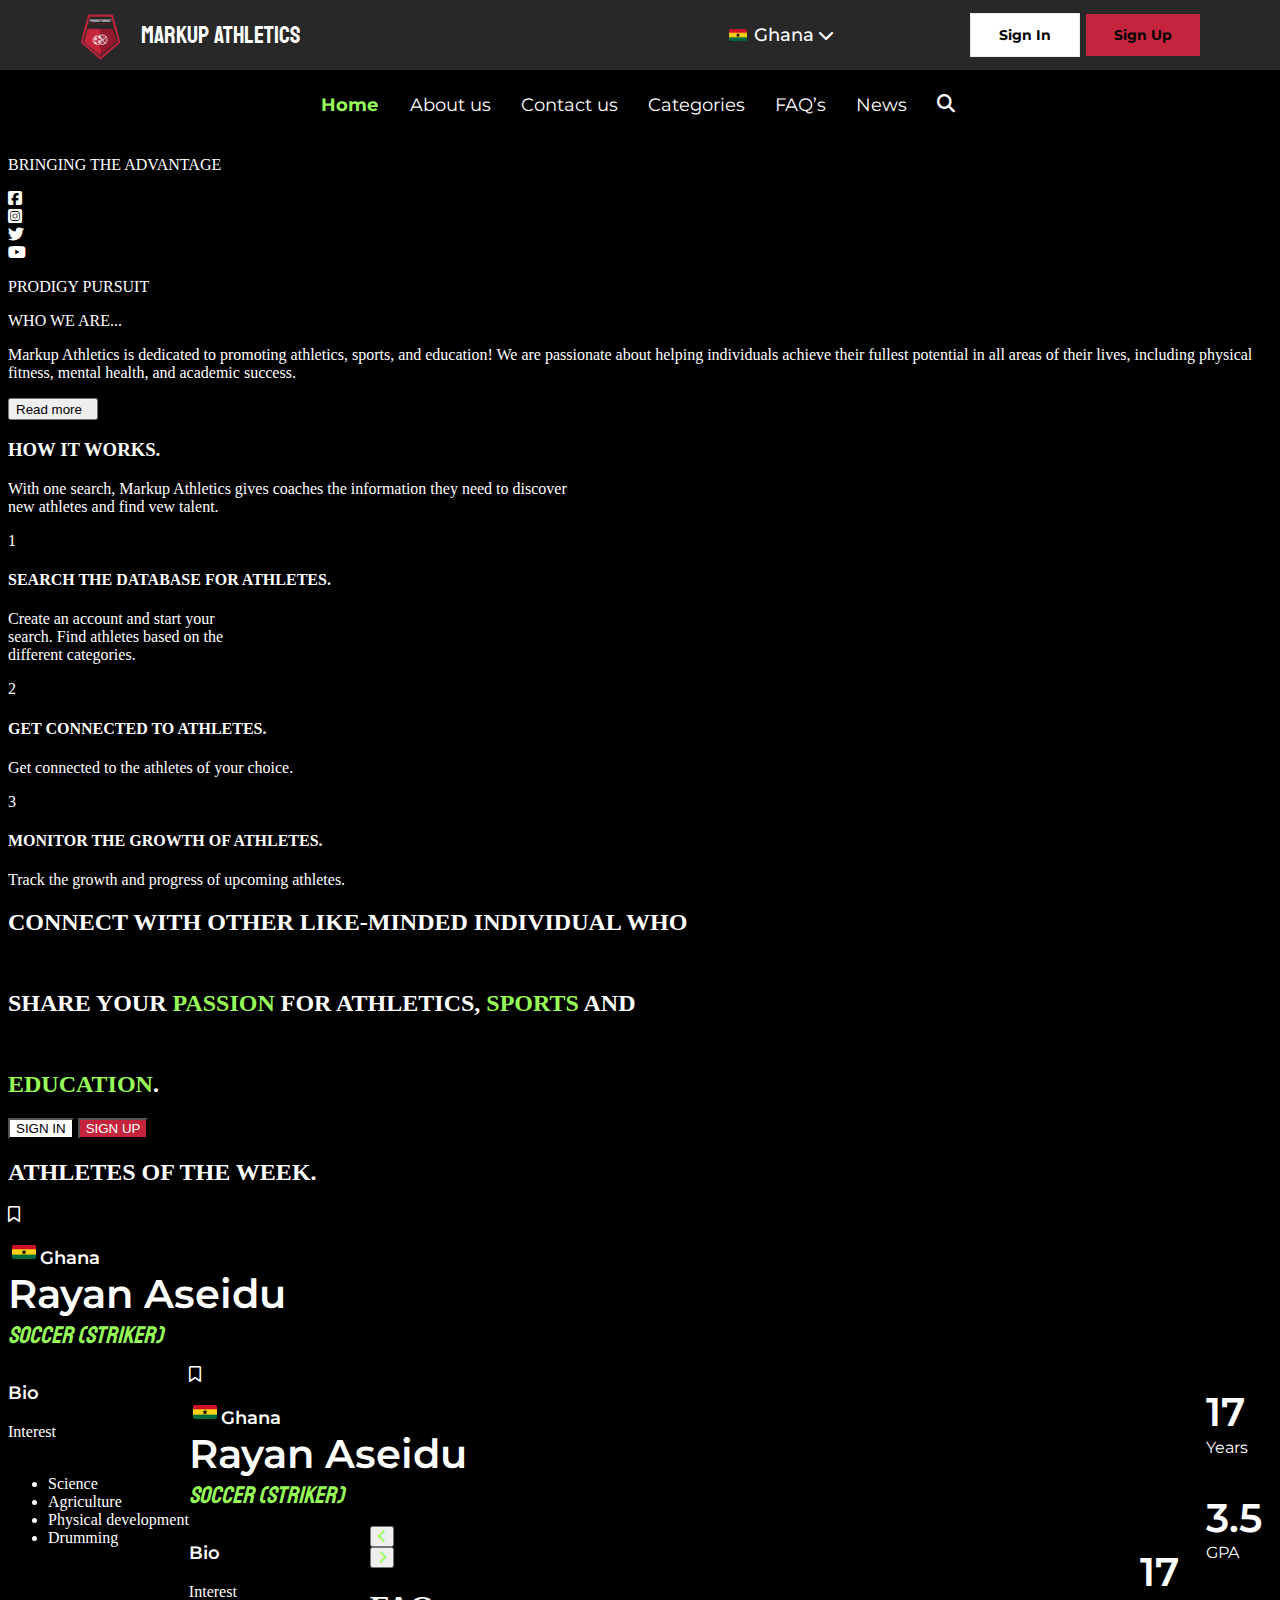
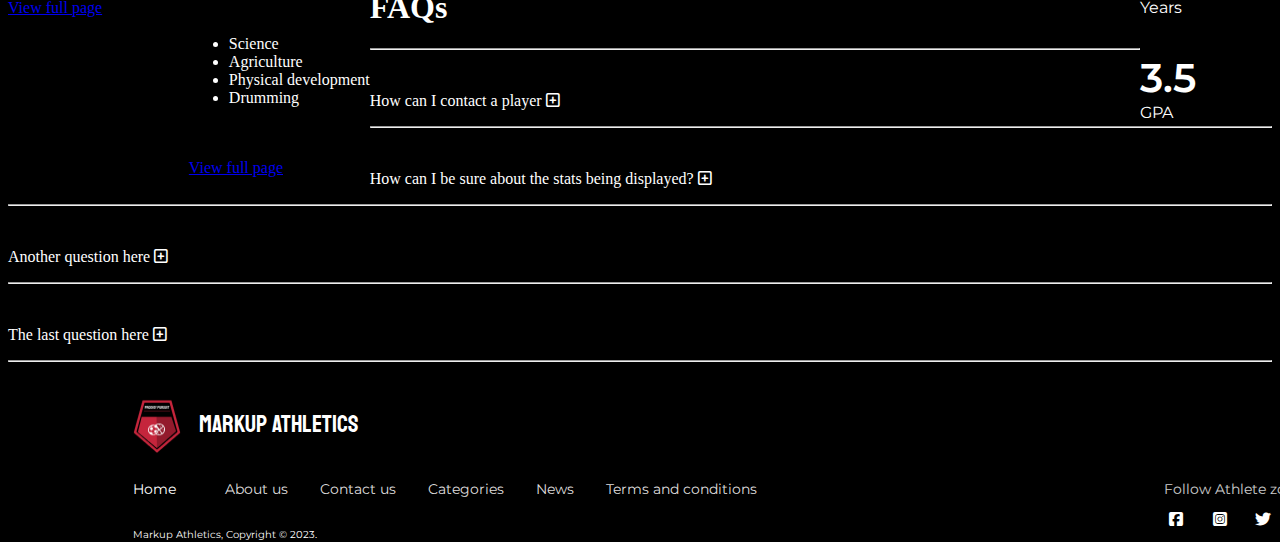
==== commit 1613f950: "Update index.html" ====
--- a/index.html
+++ b/index.html
@@ -5,7 +5,6 @@
     <meta name="viewport" content="width=device-width, initial-scale=1.0">
     <title>MARKUP ATHLETE</title>
     <link rel="stylesheet" href="style.css">
-    <link rel="stylesheet" href="nav.css">
     <link rel="stylesheet" href="https://cdnjs.cloudflare.com/ajax/libs/font-awesome/6.4.0/css/all.min.css">
     <link rel="preconnect" href="https://fonts.googleapis.com">
 <link rel="preconnect" href="https://fonts.gstatic.com" crossorigin>
@@ -27,8 +26,7 @@
           <div class="country">Ghana</div> 
           <div style="width: 16px; height: 16px; position: relative">
             <div style="width: 16px; height: 16px; left: 0px; top: 0px; position: absolute"></div>
-              <img src="img/dropdown-open.jpg">
-            </div> 
+            <i class="fa-solid fa-chevron-down" style="color: #ffffff;"></i>            </div> 
           </div>  
         </div>
 
@@ -59,7 +57,7 @@
 <div class="nav-item">
   <div class="icon">
     <div class="icon-item">
-        <a href="#"><img src="img/search.png"></a>
+        <a href="#"><i class="fa-solid fa-magnifying-glass" style="color: #ffffff;"></i></a>
     </div>
   </div>
 </div>
@@ -310,22 +308,23 @@
         <div style="opacity: 0.80; color: white; font-size: 14px; font-family: Montserrat; font-weight: 400; word-wrap: break-word">Follow Athlete zone</div>
         <div style="justify-content: flex-start; align-items: flex-start; gap: 12px; display: inline-flex">
             <div style="width: 32px; height: 32px; position: relative">
-                <img style="width: 21.33px; height: 21.34px; left: 5.33px; top: 5.33px; position: absolute" src="https://via.placeholder.com/21x21" />
+             <i style="width: 21.33px; height: 21.34px; left: 5.33px; top: 5.33px; position: absolute; color: #ffffff;" class="fa-brands fa-square-facebook" ></i>
             </div>
             <div style="width: 32px; height: 32px; position: relative">
-                <img style="width: 21.33px; height: 21.33px; left: 5.33px; top: 5.33px; position: absolute" src="https://via.placeholder.com/21x21" />
+                <i style="width: 21.33px; height: 21.33px; left: 5.33px; top: 5.33px; position: absolute ; color: #ffffff;" class="fa-brands fa-square-instagram" ></i>
             </div>
             <div style="width: 32px; height: 32px; position: relative">
-                <div style="width: 26.67px; height: 21.33px; left: 2.67px; top: 5.33px; position: absolute; background: white"></div>
+                <i style="width: 26.67px; height: 21.33px; left: 2.67px; top: 5.33px; position: absolute; color: #ffffff;" class="fa-brands fa-twitter"></i>
             </div>
             <div style="width: 32px; height: 32px; position: relative">
-                <img style="width: 24px; height: 18px; left: 4px; top: 7px; position: absolute" src="https://via.placeholder.com/24x18" />
+                <i style="width: 24px; height: 18px; left: 4px; top: 7px; position: absolute;" class="fa-brands fa-youtube" style="color: #ffffff;"></i>
+
             </div>
         </div>
     </div>
     <div style="width: 231px; height: 72px; left: 125px; top: 0px; position: absolute">
         <div style="width: 165px; left: 66px; top: 0px; position: absolute; color: white; font-size: 24px; font-family: Staatliches; font-weight: 400; text-transform: uppercase; line-height: 72px; word-wrap: break-word">Markup athletics</div>
-        <img style="width: 48px; height: 58.50px; left: 0px; top: 7px; position: absolute" src="https://via.placeholder.com/48x58" />
+        <img style="width: 48px; height: 58.50px; left: 0px; top: 7px; position: absolute" src="img/logo1.png" />
     </div>
     <div style="left: 125px; top: 92px; position: absolute; justify-content: flex-start; align-items: flex-start; gap: 32px; display: inline-flex">
         <div style="width: 60px; color: white; font-size: 14px; font-family: Montserrat; font-weight: 400; word-wrap: break-word">Home</div>
--- a/style.css
+++ b/style.css
@@ -1,323 +1,295 @@
-*{
-    margin: 0;
-    padding: 0;
-    scroll-behavior: smooth
-};
-body{
+.header {
+    display: flex;
+    flex-direction: row;
+    justify-content: space-between;
+    position: fixed;
+    top: 0px;
+    left: 0px;
+    right: 0px;
+    /* margin-bottom: 0px; */
+    height: 70px;
+    background-color: #282828;
+    z-index: 100;
+   
+  }
+  
+  .left-section {
+    display: flex;
+    align-items: center;
+  }
+  
+  .logo1 {
+    height: 50px;
+    margin-left: 80px;
+    margin-right: 20px;
+  }
+  
+  .title {
+      width: 165px;
+      left: 191px;
+      top: 4px;
+      color: white;
+      font-size: 24px;
+      font-family: Staatliches;
+      font-weight: 400;
+      text-transform: uppercase;
+      word-wrap: break-word;
+  }
+  
+  .middle-section {
+    flex: 1;
+    margin-left: 420px;
+    margin-right: 35px;
+    max-width: 500px;
+    display: flex;
+    align-items: center;
+  }
+  
+  .middle{
+      width: 100%; 
+      height: 100%; 
+      justify-content: flex-start; 
+      align-items: center; 
+      gap: 4px; 
+      display: inline-flex
+  }
+  
+  
+  .flag {
+      width: 24px; 
+      height: 20px; 
+      border-radius: 2px
+    
+  }
+  
+  .country {
+      text-align: right;
+      color: white;
+      font-size: 18px;
+      font-family: Montserrat;
+      font-weight: 500;
+      line-height: 16px;
+      word-wrap: break-word;
+  }
+  
+  .right-section {
+    width: 230px;
+    display: flex;
+    align-items: center;
+    justify-content: space-between;
+    margin-right: 80px ;
+    flex-shrink: 0;
+  }
+  
+  .sign-in-text {
+      color: black; 
+      font-size: 14px; 
+      font-family: Montserrat; 
+      font-weight: 700; 
+      word-wrap: break-word
+  }
+  
+  
+  .sign-up-text {
+      color: black; 
+      font-size: 14px; 
+      font-family: Montserrat; 
+      font-weight: 700; 
+      word-wrap: break-word
+  }
+  
+  .sign-in, .sign-up {
+      padding-left: 28px;
+      padding-right: 28px;
+      padding-top: 12px;
+      padding-bottom: 12px;
+      justify-content: center;
+      align-items: center;
+      gap: 10px;
+      display: flex;
+      word-wrap: break-word;
+  }
+  
+  .sign-in {
+      background: white;
+      border: 0.5px #ebeaea solid;
+      color: black;
+  }
+  
+  .sign-up {
+      background: #c5253c;
+      color: white;
+  }
+  
+  .nav-bar {
     background-color: black;
-    color: white;
-}
-
-.rectangle{
-    position: relative;
-    background: url(img/banner.png);
-    background-color: #4d4d4d;
-    background-blend-mode: overlay;
-    background-repeat: no-repeat;
+    height: 70px;
+    color: white;
+    margin-top: 70px;
+    position: relative;
+    left: 0;
+    right: 0;
+    margin-left: 0;
+    margin-right: 0;
+    /* z-index: 100; */
+  }
+  
+  .navigation {
+    width: 100%; 
+    height: 70px;
+    justify-content: center;
+    align-items: center;
+    gap: 30px;
+    display: flex;
+    
+  }
+  
+  .nav-item {
+    font-size: 18px;
+    font-family: Montserrat;
+    font-weight: 400;
+    word-wrap: break-word;
+    color: #DFDDDD;
+    display: flex;
+    align-items: center;
+    gap: 5px;
+    justify-content: center; 
+  }
+  
+  .nav-item:first-child {
+    width: 60px;
+    font-weight: 700;
+  }
+  .nav-item a{
+    text-decoration: none;
+    color: #fff;
+  }
+    .nav-item .active{
+    color: #96FC58;
+    }
+  .icon {
+    width: 24px;
+    height: 24px;
+    position: relative;
+  }
+  
+  .icon-item {
+    width: 16px;
+    height: 16px;
+    position: absolute;
+  }
+  
+  /* .container {
     width: 100%;
-    height: 1000%;
-}
-.rectangle p{
-    padding-top: 208px;
-    padding-left: 100px;
-    color: #ffffff;
-    font-family: 'Staatliches', cursive;
-    font-style: oblique;
-    font-size: 60px;
-    font-weight: bold;
-    line-height: 94px;
-    letter-spacing: 0.02em;
-    text-align: center;
-}
-.rectangle p span{
-    color: #96FC58;
-}
-.side{
-    background-color: #C5253C;
-    width: 60px;
-    height: 320px;
-    float: right;
-}
-.side .fa-brands{
-    color: #ffffff;
-    font-size: 30px;
-    margin-top: 30px;
-    margin-bottom: 10%;
-    padding-left: 30%;
-}
-
-.rectangle section{
-    background-color: rgb(12, 12, 12);
-    margin-top: 21.5%;
-
-}
-#prodigy{
-    margin-left: 20%;
-    position: absolute;
-    text-align: justify;
-    font-family: 'Staatliches';
-    font-style: normal;
-    font-weight: 400;
-    font-style: oblique;
-    font-size: 100px;
+    height: 100%;
+    position: relative;
+    background: black;
+}
+
+.follow-athlete-zone {
+    left: 1156px;
+    top: 92px;
+    position: absolute;
+    flex-direction: column;
+    justify-content: flex-start;
+    align-items: flex-start;
+    gap: 8px;
+    display: inline-flex;
+    opacity: 0.80;
+    color: white;
+    font-size: 14px;
+    font-family: Montserrat;
+    font-weight: 400;
+    word-wrap: break-word;
+}
+
+.social-icons {
+    justify-content: flex-start;
+    align-items: flex-start;
+    gap: 12px;
+    display: inline-flex;
+}
+
+.icon-container {
+    width: 32px;
+    height: 32px;
+    position: relative;
+}
+
+.icon-container img {
+    width: 21.33px;
+    height: 21.34px;
+    left: 5.33px;
+    top: 5.33px;
+    position: absolute;
+}
+
+.white-rectangle {
+    width: 26.67px;
+    height: 21.33px;
+    left: 2.67px;
+    top: 5.33px;
+    position: absolute;
+    background: white;
+}
+
+.logo {
+    width: 231px;
+    height: 72px;
+    left: 125px;
+    top: 0px;
+    position: absolute;
+}
+
+.logo-text {
+    width: 165px;
+    left: 66px;
+    top: 0px;
+    position: absolute;
+    color: white;
+    font-size: 24px;
+    font-family: Staatliches;
+    font-weight: 400;
     text-transform: uppercase;
-    color: #FFFFFF;
-    opacity: 0.1;
-}
-.overlay{
-    font-family: Staatliches;
-    font-size: 72px;
-    font-weight: 400;
-    line-height: 94px;
-    letter-spacing: 0.02em;
-    text-align: center;
-}
-.overlay span{
-    color: #96FC58;
-}
-#home-text{
-position: absolute;
-margin-left: 16%;
-margin-right: 16%;
-margin-top: 30px;
-font-family: 'Montserrat';
-font-size: 24px;
-text-align: justify;
-color: #FFFFFF;
-}
-.read-more button{
-    --purple: #96FC58;
-    width: 150px;
-    height: 50px;
-    padding: 0.8em 3em;
-    position: relative;
-    margin-bottom: 20px;
-    transition: all 0.3s;
-    line-height: 1.4em;
-    cursor: pointer;
-    margin-left: 40%;
-    background-color: transparent;
-    color: #96FC58;
-    border: 1px solid var(--purple);
-    box-shadow: 0 0 10px #96FC58;  
-}
-/* How it works */
-.how{
-    background-color: black;
-    color: #ffffff;
-}
-.how h3{
-    font-family: 'Staatliches', cursive;
-    font-style: oblique;
-    font-size: 72px;
-    font-weight: 400;
-    line-height: 94px;
-    letter-spacing: 0.02em;
-    text-align: center;
-    padding-top: 40px;
-}
-.how h3 span{
-    color: #96FC58;
-}
-.how p{
-    font-family: Montserrat;
-    font-size: 18px;
-    font-weight: 400;
-    line-height: 23px;
-    letter-spacing: 0em;
-    text-align: center;
-
-}
-.grid-container {
-    display: grid;
-    grid-template-columns: auto auto auto;
-    margin-left: 40px;
-}
-.grid-item {
-    background-color:#141414;
-    text-align: center;
-    width: 370px;
-    height: 250px;
-    border-radius: 16px;
-    margin-top: 50px;
-}
-.one{
-    background-color: #C5253C;
-    width: 30px;
-    height: 20px;
-    margin-left: 10px;
-    padding-bottom: 10px;
-    padding-left: 10px;
-    font-family: Montserrat;
-    font-size: 24px;
-    font-weight: 700;
-    text-align: left;
-}
-.grid-item h4{
-    font-family: 'Staatliches', cursive;
-    font-size: 24px;
-    font-weight: bold;
-    font-style: oblique;
-    line-height: 31px;
-    letter-spacing: 0.02em;
-    text-align: left;
-    margin: 10px;
-    padding-left: 12px;
-    margin-top: 15px;
-}
-.how h4 span{
-    color: #96FC58;
-}
-.grid-item p{
-    margin: 10px;
-    padding-top: 25px;
-    font-family: Montserrat;
-    font-size: 18px;
-    font-weight: 400;
-    line-height: 23px;
-    letter-spacing: 0em;
-    text-align: left;
-}
-.connect{
-    position: static;
-    background-image: url(img/connect.png);
-    background-repeat: no-repeat;
-    height: 548px;
-    width: 100%;
-    background-size: cover;
-    text-align: center;
-    background-color: #4d4d4d;
-    background-blend-mode: overlay;
-    color: #ffffff;
-    margin-top: 5%;
-}
-.connect h2{
-    padding-top: 6%;
-    font-family: 'Staatliches', cursive;
-    font-size: 50px;
-    font-style: oblique;
-    line-height: 31px;
-    letter-spacing: 0.02em;
-    text-align: center;
-}
-.connect button{
-    margin-top: 95px;
-    padding: 12px;
-    width: 100px;
-    border: 0px;
-    font-weight: bold;
-}
-.connect a{
-    padding-left: 10px;
-}
-/* Athletes of the week*/
-.athlete h2{
-    padding-top: 6%;
-    font-family: 'Staatliches', cursive;
-    font-size: 50px;
-    font-style: oblique;
-    line-height: 31px;
-    letter-spacing: 0.02em;
-    text-align: center;
-}
-.athlete h2 span{
-    color: #96FC58;
-}
-.athlete .grid-container{
-    display: grid;
-    grid-template-columns: auto auto;
-    margin-left: 10%;
-}
-.athlete .grid-item{
-    background-color:#141414;
-    width: 510px;
-    height: 650px;
-    border-radius: 0;  
-    text-align: center;
-    margin-top: 50px;
-}
-.grid-back{
-    background: url(img/rayan.png);
-    background-color: #4d4d4d;
-    background-blend-mode: overlay;
-    width: 510px;
-    height : 352px;
-    border-radius:5px;
-}
-.grid-back .fa-regular{
-    float: right;
-    margin-right: 10px;
-    margin-top: 20px;
-}
-.text{
-    margin-top: 35%;
-}
-.grid-item li{
-    margin-left: 40px;
-    text-align: left;
-}
-.grid-item a{
-    text-decoration: none;
-    background-color: #C5253C;
-    color: #ffffff;
-    padding: 10px;
-    width: 200px;
-    border: 0px;
-}
-.chevron button {
-  --purple: #96FC58;
-  width: 150px;
-  padding: 0.8em 3em;
-  position: relative;
-  transition: all 0.3s;
-  line-height: 1.4em;
-  background-color: #000;
-  border: 1px solid var(--purple);
-  box-shadow: 0 0 10px #96FC58;
-}
-.left{
-    float: left;
-    color: #96FC58;
-    margin-left:10%;
-    margin-top:30px;
-}
-.right{
-    float: right;
-    color: #96FC58;
-    float: right;
-    margin-right:8%;
-    margin-top: 30px;
-}
-
-/* FAQS */
-
-.faq h1{
-    margin-top: 10%;
-    font-family: Staatliches;
-    font-size: 72px;
-    font-weight: 400;
-    line-height: 94px;
-    letter-spacing: 0.02em;
-    text-align: center;
-    font-style: oblique;
-    color: #ffffff;
-}
-.faq p{
-    text-align: left;
-    margin-left: 20%;
-}
-.faq .fa-regular{
-    float: right;
-    margin-right: 29%;
-}
-hr{
-    width: 775px;
-    margin-left: 20%;
-    margin-top: 30px;
-}
-.hidden-text{
-    text-align: left;
-    margin-left: 20%;
-    margin-right: 28.5%;
-    margin-top: 2%;
-}
+    line-height: 72px;
+    word-wrap: break-word;
+}
+
+.logo img {
+    width: 48px;
+    height: 58.50px;
+    left: 0px;
+    top: 7px;
+    position: absolute;
+}
+
+.nav {
+    left: 125px;
+    top: 92px;
+    position: absolute;
+    justify-content: flex-start;
+    align-items: flex-start;
+    gap: 32px;
+    display: inline-flex;
+}
+
+.navi {
+    color: white;
+    font-size: 14px;
+    font-family: Montserrat;
+    font-weight: 400;
+    word-wrap: break-word;
+}
+
+.footer {
+    width: 224px;
+    height: 14px;
+    left: 125px;
+    top: 140px;
+    position: absolute;
+    color: white;
+    font-size: 10px;
+    font-family: Montserrat;
+    font-weight: 400;
+    word-wrap: break-word;
+} */
